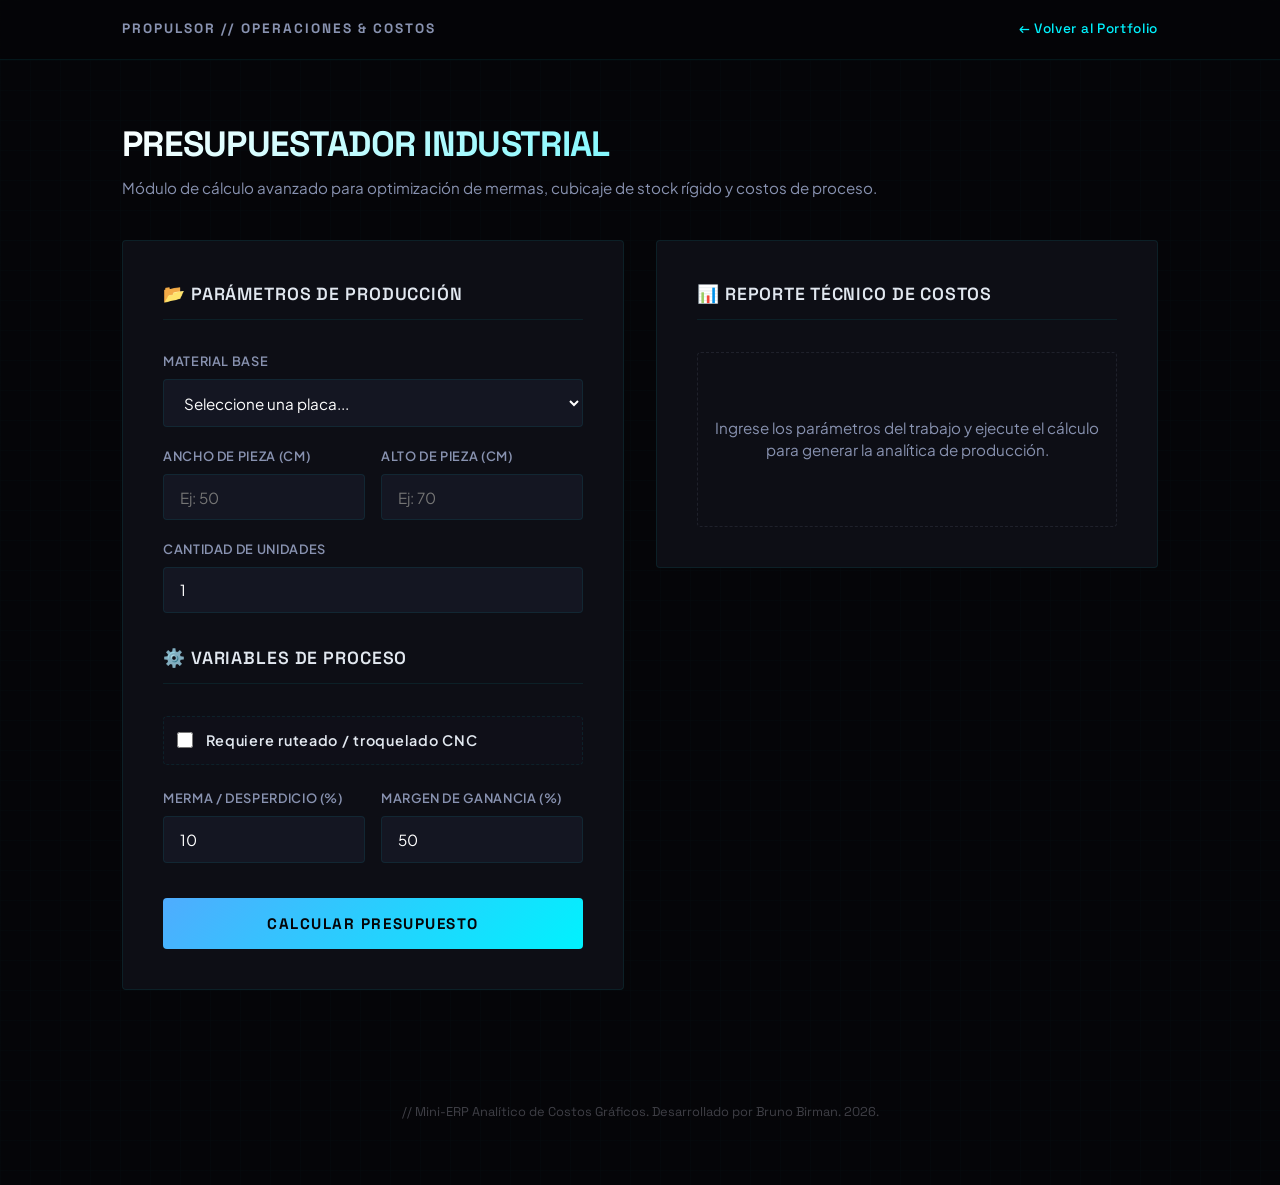
==== presupuestador-industrial/index.html @ 1812d820 "Add files via upload" ====
<!DOCTYPE html>
<html lang="es">
<head>
    <meta charset="UTF-8">
    <meta name="viewport" content="width=device-width, initial-scale=1.0">
    <title>Propulsor // Sistema de Costos Industriales</title>
    <link rel="stylesheet" href="styles.css">
</head>
<body>

    <header>
        <div class="nav-container">
            <span class="logo">PROPULSOR // OPERACIONES & COSTOS</span>
            <a href="C:\Users\Administrador\Desktop\Portfolo-Bruno\index.html" class="btn-volver">← Volver al Portfolio</a>
        </div>
    </header>

    <main class="contenedor-calculadora">
        <div class="titulo-seccion">
            <h1>PRESUPUESTADOR INDUSTRIAL</h1>
            <p>Módulo de cálculo avanzado para optimización de mermas, cubicaje de stock rígido y costos de proceso.</p>
        </div>

        <div class="panel-grilla">
            <!-- COLUMNA 1: FORMULARIO DE ENTRADA DE DATOS -->
            <section class="panel-entrada animate-fade-in">
                <h2>📂 Parámetros de Producción</h2>
                <form id="form-presupuesto">
                    
                    <!-- Selección de Material -->
                    <div class="grupo-control">
                        <label for="material">Material Base</label>
                        <select id="material" required>
                            <option value="" disabled selected>Seleccione una placa...</option>
                            <option value="pvc-3">Foam / PVC Espumado 3mm (Placa 1.22x2.44m)</option>
                            <option value="pvc-5">Foam / PVC Espumado 5mm (Placa 1.22x2.44m)</option>
                            <option value="alto-impacto">Alto Impacto 2mm (Placa 1.00x2.00m)</option>
                            <option value="mdf-5">MDF 5mm (Placa 1.83x2.60m)</option>
                            <option value="corrugado">Corrugado Plástico 4mm (Placa 1.00x1.20m)</option>
                        </select>
                    </div>

                    <!-- Dimensiones de la pieza -->
                    <div class="fila-controles">
                        <div class="grupo-control">
                            <label for="ancho">Ancho de Pieza (cm)</label>
                            <input type="number" id="ancho" min="1" placeholder="Ej: 50" required>
                        </div>
                        <div class="grupo-control">
                            <label for="alto">Alto de Pieza (cm)</label>
                            <input type="number" id="alto" min="1" placeholder="Ej: 70" required>
                        </div>
                    </div>

                    <!-- Cantidad de piezas -->
                    <div class="grupo-control">
                        <label for="cantidad">Cantidad de Unidades</label>
                        <input type="number" id="cantidad" min="1" value="1" required>
                    </div>

                    <h2 class="subtitulo-panel">⚙️ Variables de Proceso</h2>

                    <!-- Configuración del Router CNC / Corte -->
                    <div class="grupo-control check-box-container">
                        <input type="checkbox" id="requiere-cnc">
                        <label for="requiere-cnc">Requiere ruteado / troquelado CNC</label>
                    </div>

                    <!-- Desperdicio y Margen Comercial -->
                    <div class="fila-controles">
                        <div class="grupo-control">
                            <label for="merma">Merma / Desperdicio (%)</label>
                            <input type="number" id="merma" min="0" max="100" placeholder="10">
                        </div>
                        <div class="grupo-control">
                            <label for="margen">Margen de Ganancia (%)</label>
                            <input type="number" id="margen" min="0" placeholder="50" required>
                        </div>
                    </div>

                    <button type="submit" id="btn-calcular" class="btn-principal">Calcular Presupuesto</button>
                </form>
            </section>

            <!-- COLUMNA 2: DESGLOSE DE COSTOS Y PRECIO DE VENTA -->
            <section class="panel-resultados">
                <h2>📊 Reporte Técnico de Costos</h2>
                
                <div class="resultado-placeholder" id="placeholder-texto">
                    <p>Ingrese los parámetros del trabajo y ejecute el cálculo para generar la analítica de producción.</p>
                </div>

                <div class="desglose-contenido oculto" id="desglose-contenido">
                    
                    <div class="tarjeta-totales">
                        <div class="item-total">
                            <span>PRECIO DE VENTA SUGERIDO</span>
                            <span class="monto-total" id="res-precio-venta">$ 0.00</span>
                        </div>
                    </div>

                    <!-- NUEVO: Gráfico Analítico Visual con CSS Dinámico -->
                    <div class="contenedor-grafico">
                        <div class="grafico-torta" id="grafico-costos"></div>
                        <div class="grafico-leyenda">
                            <div class="leyenda-item"><span class="dot mat"></span> Material</div>
                            <div class="leyenda-item"><span class="dot tnt"></span> Tinta</div>
                            <div class="leyenda-item"><span class="dot cnc"></span> CNC</div>
                            <div class="leyenda-item"><span class="dot mrm"></span> Merma</div>
                        </div>
                    </div>

                    <div class="lista-metricas">
                        <div class="metrica-header">📐 Logística de Materiales</div>
                        <div class="metrica-item">
                            <span>Superficie Neta Req.:</span>
                            <strong id="res-superficie">0.000 m²</strong>
                        </div>
                        <div class="metrica-item">
                            <span>Cubicaje Estimado de Stock:</span>
                            <strong id="res-placas-reales" style="color: var(--color-acento);">0 Placas</strong>
                        </div>

                        <div class="metrica-header" style="margin-top: 1rem;">💰 Estructura de Costos Netos</div>
                        <div class="metrica-item">
                            <span>Costo Material Base:</span>
                            <span id="res-costo-material">$ 0.00</span>
                        </div>
                        <div class="metrica-item">
                            <span>Costo de Impresión (Tinta):</span>
                            <span id="res-costo-tinta">$ 0.00</span>
                        </div>
                        <div class="metrica-item">
                            <span>Procesamiento Router CNC:</span>
                            <span id="res-costo-cnc">$ 0.00</span>
                        </div>
                        <div class="metrica-item decorado-alerta">
                            <span>Impacto Financiero Merma:</span>
                            <span id="res-impacto-merma">$ 0.00</span>
                        </div>
                        <div class="metrica-item linea-divisoria">
                            <strong>COSTO TOTAL DE OPERACIÓN:</strong>
                            <strong id="res-costo-produccion">$ 0.00</strong>
                        </div>
                    </div>

                    <div class="alerta-industrial">
                        <p>⚠️ <strong>Lógica Comercial de Mermas:</strong> El porcentaje de desperdicio físico impacta directamente sobre el costo original, absorbiendo las mermas operativas antes de aplicar la tasa de margen neto.</p>
                    </div>

                    <!-- Botones de Acción Avanzada -->
                    <div class="fila-botones-accion">
                        <button type="button" id="btn-exportar" class="btn-secundario">📋 Copiar Cotización</button>
                        <button type="button" id="btn-limpiar" class="btn-limpiar">🔄 Reiniciar</button>
                    </div>

                </div>
            </section>
        </div>
    </main>

    <footer>
        <p>// Mini-ERP Analítico de Costos Gráficos. Desarrollado por Bruno Birman. 2026.</p>
    </footer>

    <script src="script.js"></script>
</body>
</html>
---- presupuestador-industrial/styles.css ----
/* ==========================================================================
   1. CONFIGURACIÓN Y VARIABLES INDUSTRIALES
   ========================================================================== */
@import url('https://fonts.googleapis.com/css2?family=Space+Grotesk:wght@400;500;600;700&family=Plus+Jakarta+Sans:wght@400;500;600;700&display=swap');

:root {
    --bg-principal: #050508;    
    --bg-paneles: #0d0e15;     
    --bg-inputs: #141622;
    --texto-blanco: #ffffff;    
    --texto-gris: #8892b0;      
    --color-acento: #00f2fe;    
    --color-alerta: #ff0055;    
    --color-exito: #00ff66;     
    --color-tinta: #fbc2eb;     /* Color representativo para tinta en gráfico */
    --borde: rgba(0, 242, 254, 0.08);
    --borde-foco: rgba(0, 242, 254, 0.4);
    
    --font-titulos: 'Space Grotesk', sans-serif;
    --font-cuerpo: 'Plus Jakarta Sans', sans-serif;
}

/* ==========================================================================
   2. ESTRUCTURA BASE Y PLANO TÉCNICO
   ========================================================================== */
* {
    margin: 0;
    padding: 0;
    box-sizing: border-box;
}

body {
    background-color: var(--bg-principal);
    background-image: 
        linear-gradient(rgba(0, 242, 254, 0.01) 1px, transparent 1px),
        linear-gradient(90deg, rgba(0, 242, 254, 0.01) 1px, transparent 1px);
    background-size: 30px 30px;
    color: var(--texto-blanco);
    font-family: var(--font-cuerpo);
    line-height: 1.5;
    padding-top: 70px;
}

header {
    background-color: rgba(5, 5, 8, 0.85);
    backdrop-filter: blur(12px);
    -webkit-backdrop-filter: blur(12px);
    position: fixed;
    top: 0;
    width: 100%;
    border-bottom: 1px solid var(--borde);
    z-index: 1000;
}

.nav-container {
    max-width: 1100px;
    margin: 0 auto;
    padding: 1.2rem 2rem;
    display: flex;
    justify-content: space-between;
    align-items: center;
}

.logo {
    font-family: var(--font-titulos);
    font-size: 0.85rem;
    font-weight: 700;
    letter-spacing: 0.15em;
    color: var(--texto-gris);
}

.btn-volver {
    color: var(--color-acento);
    font-family: var(--font-titulos);
    text-decoration: none;
    font-size: 0.85rem;
    font-weight: 500;
    letter-spacing: 0.05em;
    transition: all 0.3s ease;
}

.btn-volver:hover {
    text-shadow: 0 0 8px rgba(0, 242, 254, 0.6);
}

/* ==========================================================================
   3. DISPOSICIÓN EN GRILLA (LAYOUT)
   ========================================================================== */
.contenedor-calculadora {
    max-width: 1100px;
    margin: 3rem auto;
    padding: 0 2rem;
}

.titulo-seccion {
    margin-bottom: 2.5rem;
}

.titulo-seccion h1 {
    font-family: var(--font-titulos);
    font-size: 2.2rem;
    font-weight: 700;
    letter-spacing: -0.02em;
    background: linear-gradient(135deg, #ffffff, var(--color-acento));
    -webkit-background-clip: text;
    -webkit-text-fill-color: transparent;
}

.titulo-seccion p {
    color: var(--texto-gris);
    font-size: 0.95rem;
    margin-top: 0.4rem;
}

.panel-grilla {
    display: grid;
    grid-template-columns: 1fr 1fr;
    gap: 2rem;
    align-items: start;
}

section {
    background-color: var(--bg-paneles);
    border: 1px solid var(--borde);
    border-radius: 4px;
    padding: 2.5rem;
}

section h2 {
    font-family: var(--font-titulos);
    font-size: 1.1rem;
    font-weight: 600;
    letter-spacing: 0.05em;
    text-transform: uppercase;
    color: #e2e8f0;
    margin-bottom: 2rem;
    border-bottom: 1px solid var(--borde);
    padding-bottom: 0.7rem;
}

.subtitulo-panel {
    margin-top: 2rem;
}

/* ==========================================================================
   4. FORMULARIOS E INPUTS
   ========================================================================== */
.grupo-control {
    display: flex;
    flex-direction: column;
    gap: 0.5rem;
    margin-bottom: 1.2rem;
}

.fila-controles {
    display: grid;
    grid-template-columns: 1fr 1fr;
    gap: 1rem;
}

label {
    font-size: 0.8rem;
    font-weight: 600;
    text-transform: uppercase;
    letter-spacing: 0.05em;
    color: var(--texto-gris);
}

input[type="number"], select {
    background-color: var(--bg-inputs);
    border: 1px solid var(--borde);
    border-radius: 4px;
    padding: 0.8rem 1rem;
    color: var(--texto-blanco);
    font-family: var(--font-cuerpo);
    font-size: 0.95rem;
    transition: all 0.3s ease;
    width: 100%;
}

input[type="number"]:focus, select:focus {
    outline: none;
    border-color: var(--borde-foco);
    box-shadow: 0 0 10px rgba(0, 242, 254, 0.1);
}

.check-box-container {
    flex-direction: row;
    align-items: center;
    gap: 0.8rem;
    background-color: rgba(20, 22, 34, 0.3);
    padding: 0.8rem;
    border: 1px dashed var(--borde);
    border-radius: 4px;
    margin-bottom: 1.5rem;
    cursor: pointer;
}

.check-box-container input[type="checkbox"] {
    accent-color: var(--color-acento);
    width: 16px;
    height: 16px;
    cursor: pointer;
}

.check-box-container label {
    cursor: pointer;
    text-transform: none;
    font-size: 0.9rem;
    color: #e2e8f0;
}

.btn-principal {
    width: 100%;
    background: linear-gradient(135deg, #4facfe, var(--color-acento));
    color: var(--bg-principal);
    border: none;
    padding: 1rem;
    font-family: var(--font-titulos);
    font-weight: 700;
    font-size: 0.95rem;
    text-transform: uppercase;
    letter-spacing: 0.1em;
    border-radius: 4px;
    cursor: pointer;
    transition: all 0.3s ease;
    margin-top: 1rem;
}

.btn-principal:hover {
    transform: translateY(-1px);
    box-shadow: 0 0 20px rgba(0, 242, 254, 0.4);
}

/* ==========================================================================
   5. REPORTES ANALÍTICOS Y GRÁFICOS (DINÁMICOS)
   ========================================================================== */
.resultado-placeholder {
    text-align: center;
    color: var(--texto-gris);
    font-size: 0.95rem;
    padding: 4rem 1rem;
    border: 1px dashed rgba(136, 146, 176, 0.15);
    border-radius: 4px;
}

.tarjeta-totales {
    background: linear-gradient(135deg, rgba(0, 255, 102, 0.02), rgba(0, 242, 254, 0.02));
    border: 1px solid rgba(0, 255, 102, 0.15);
    padding: 1.5rem;
    border-radius: 4px;
    margin-bottom: 1.5rem;
}

.item-total {
    display: flex;
    flex-direction: column;
    align-items: center;
    gap: 0.3rem;
}

.item-total span:first-child {
    font-family: var(--font-titulos);
    font-size: 0.75rem;
    letter-spacing: 0.15em;
    color: var(--texto-gris);
}

.monto-total {
    font-family: var(--font-titulos);
    font-size: 2.5rem;
    font-weight: 700;
    color: var(--color-exito);
    text-shadow: 0 0 15px rgba(0, 255, 102, 0.25);
}

/* Estilos del Gráfico Conic-Gradient */
.contenedor-grafico {
    display: flex;
    align-items: center;
    justify-content: space-around;
    background-color: rgba(20, 22, 34, 0.2);
    border: 1px solid var(--borde);
    padding: 1.2rem;
    border-radius: 4px;
    margin-bottom: 1.5rem;
}

.grafico-torta {
    width: 100px;
    height: 100px;
    border-radius: 50%;
    /* Inyectado dinámicamente por JS con --p1, --p2, etc. */
    background: conic-gradient(
        var(--color-acento) 0% var(--p1),
        var(--color-tinta) var(--p1) var(--p2),
        var(--color-alerta) var(--p2) var(--p3),
        #71717a var(--p3) 100%
    );
    transition: all 0.5s ease;
}

.grafico-leyenda {
    display: grid;
    grid-template-columns: 1fr 1fr;
    gap: 0.5rem 1rem;
}

.leyenda-item {
    font-size: 0.8rem;
    color: var(--texto-gris);
    display: flex;
    align-items: center;
    gap: 0.4rem;
}

.dot {
    width: 8px;
    height: 8px;
    border-radius: 50%;
    display: inline-block;
}
.dot.mat { background-color: var(--color-acento); }
.dot.tnt { background-color: var(--color-tinta); }
.dot.cnc { background-color: #71717a; }
.dot.mrm { background-color: var(--color-alerta); }

/* Listado de Métricas */
.metrica-header {
    font-family: var(--font-titulos);
    font-size: 0.75rem;
    font-weight: 700;
    letter-spacing: 0.08em;
    color: var(--texto-gris);
    text-transform: uppercase;
    border-left: 2px solid var(--color-acento);
    padding-left: 0.5rem;
    margin-bottom: 0.6rem;
}

.lista-metricas {
    display: flex;
    flex-direction: column;
    gap: 0.8rem;
}

.metrica-item {
    display: flex;
    justify-content: space-between;
    align-items: center;
    font-size: 0.9rem;
    color: #e2e8f0;
    padding-bottom: 0.4rem;
    border-bottom: 1px solid rgba(255, 255, 255, 0.02);
}

.metrica-item span {
    color: var(--texto-gris);
}

.decorado-alerta span:first-child, .decorado-alerta span:last-child {
    color: var(--color-alerta);
}

.linea-divisoria {
    border-top: 1px solid var(--borde);
    border-bottom: none;
    padding-top: 0.8rem;
    margin-top: 0.4rem;
}

.linea-divisoria strong {
    font-family: var(--font-titulos);
    font-size: 1rem;
}

.alerta-industrial {
    margin-top: 1.5rem;
    background-color: rgba(255, 0, 85, 0.01);
    border-left: 3px solid var(--color-alerta);
    padding: 0.8rem;
    border-radius: 0 4px 4px 0;
}

.alerta-industrial p {
    font-size: 0.78rem;
    color: var(--texto-gris);
    line-height: 1.4;
}

/* Botones de acción avanzados */
.fila-botones-accion {
    display: grid;
    grid-template-columns: 2fr 1fr;
    gap: 1rem;
    margin-top: 1.5rem;
}

.btn-secundario {
    background: transparent;
    border: 1px solid var(--color-acento);
    color: var(--color-acento);
    padding: 0.8rem;
    font-family: var(--font-titulos);
    font-weight: 600;
    font-size: 0.85rem;
    text-transform: uppercase;
    letter-spacing: 0.05em;
    border-radius: 4px;
    cursor: pointer;
    transition: all 0.3s ease;
}

.btn-secundario:hover {
    background-color: rgba(0, 242, 254, 0.04);
    box-shadow: 0 0 12px rgba(0, 242, 254, 0.15);
}

.btn-limpiar {
    background: transparent;
    border: 1px solid var(--texto-gris);
    color: var(--texto-gris);
    padding: 0.8rem;
    font-family: var(--font-titulos);
    font-weight: 600;
    font-size: 0.85rem;
    text-transform: uppercase;
    border-radius: 4px;
    cursor: pointer;
    transition: all 0.3s ease;
}

.btn-limpiar:hover {
    border-color: var(--color-alerta);
    color: var(--color-alerta);
    background-color: rgba(255, 0, 85, 0.03);
}

/* ==========================================================================
   6. ANIMACIONES Y CONTROL DE ESTADO
   ========================================================================== */
.oculto { display: none !important; }

.animate-fade-in {
    animation: fadeIn 0.4s ease forwards;
}

@keyframes fadeIn {
    from { opacity: 0; transform: translateY(6px); }
    to { opacity: 1; transform: translateY(0); }
}

footer {
    text-align: center;
    padding: 4rem 2rem;
    color: #3f3f46;
    font-family: var(--font-titulos);
    font-size: 0.8rem;
}

@media (max-width: 850px) {
    .panel-grilla { grid-template-columns: 1fr; }
    .titulo-seccion h1 { font-size: 1.8rem; }
    section { padding: 1.8rem; }
}
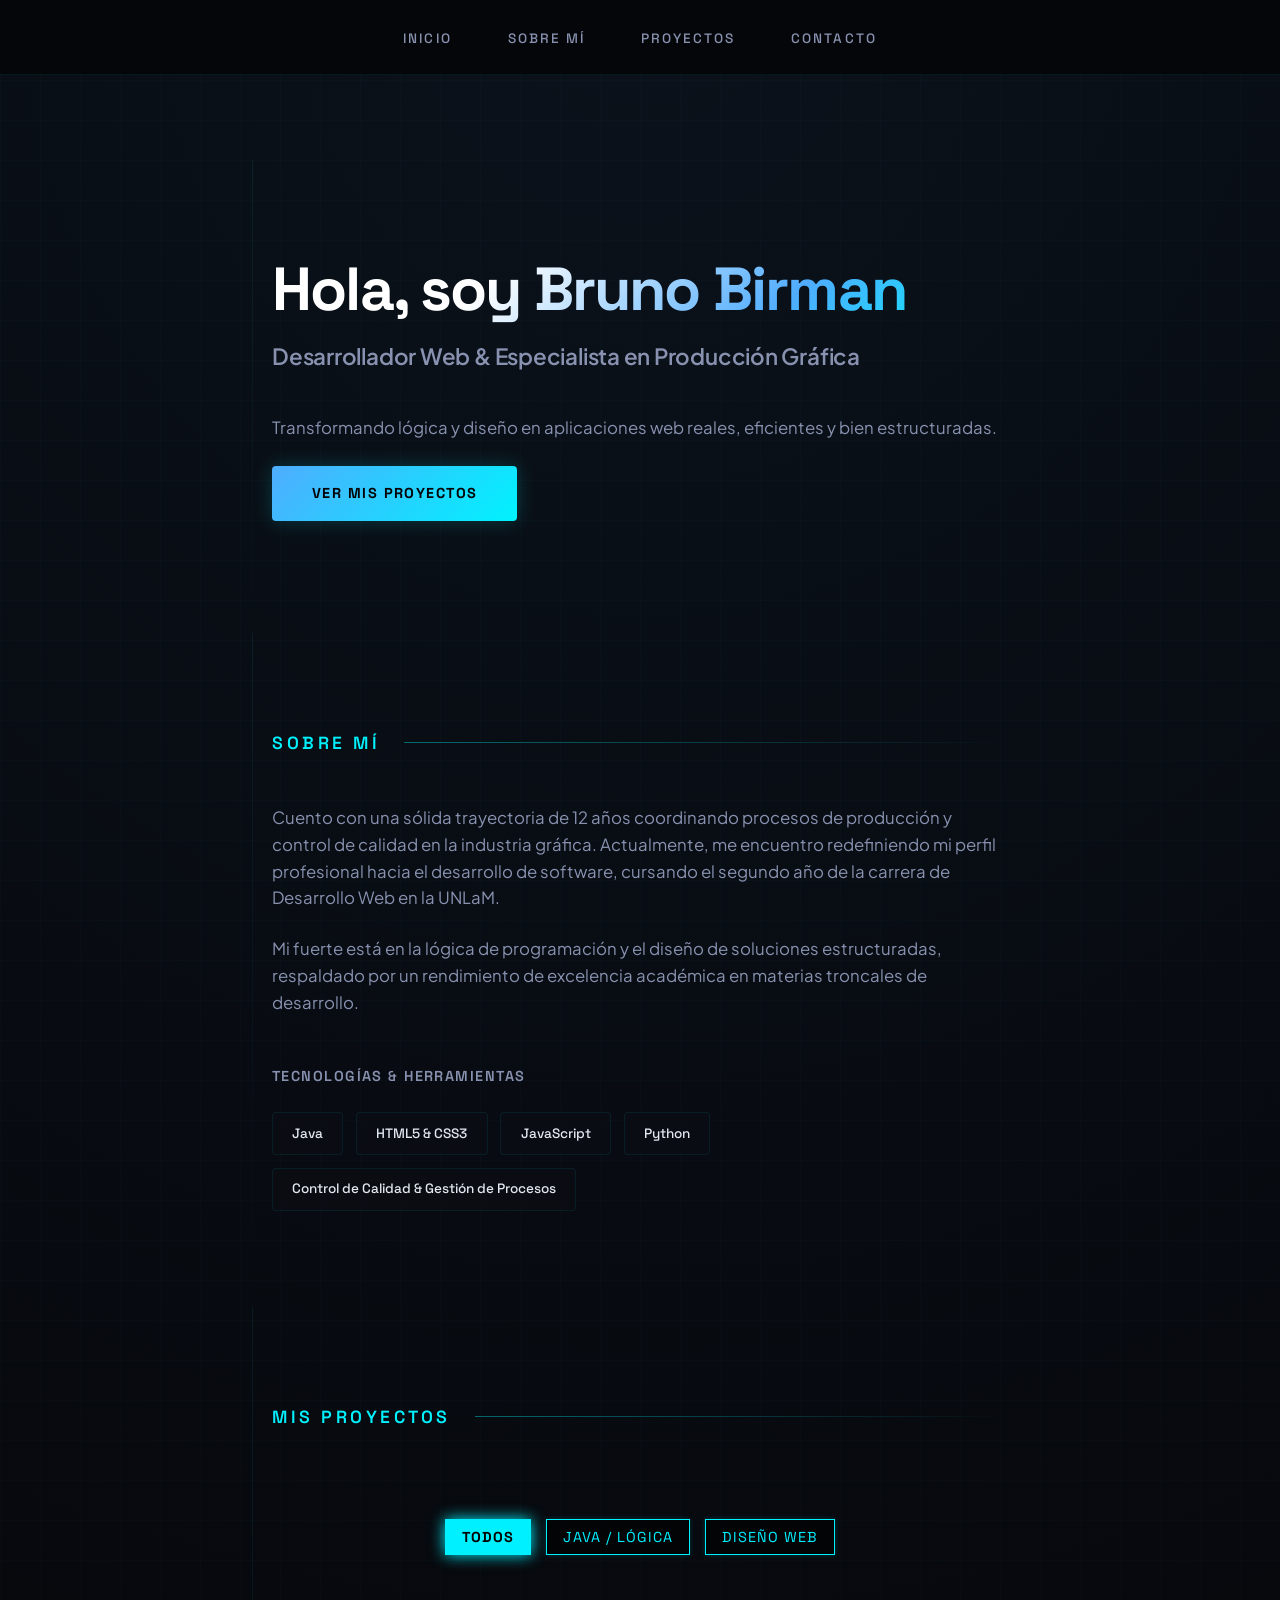
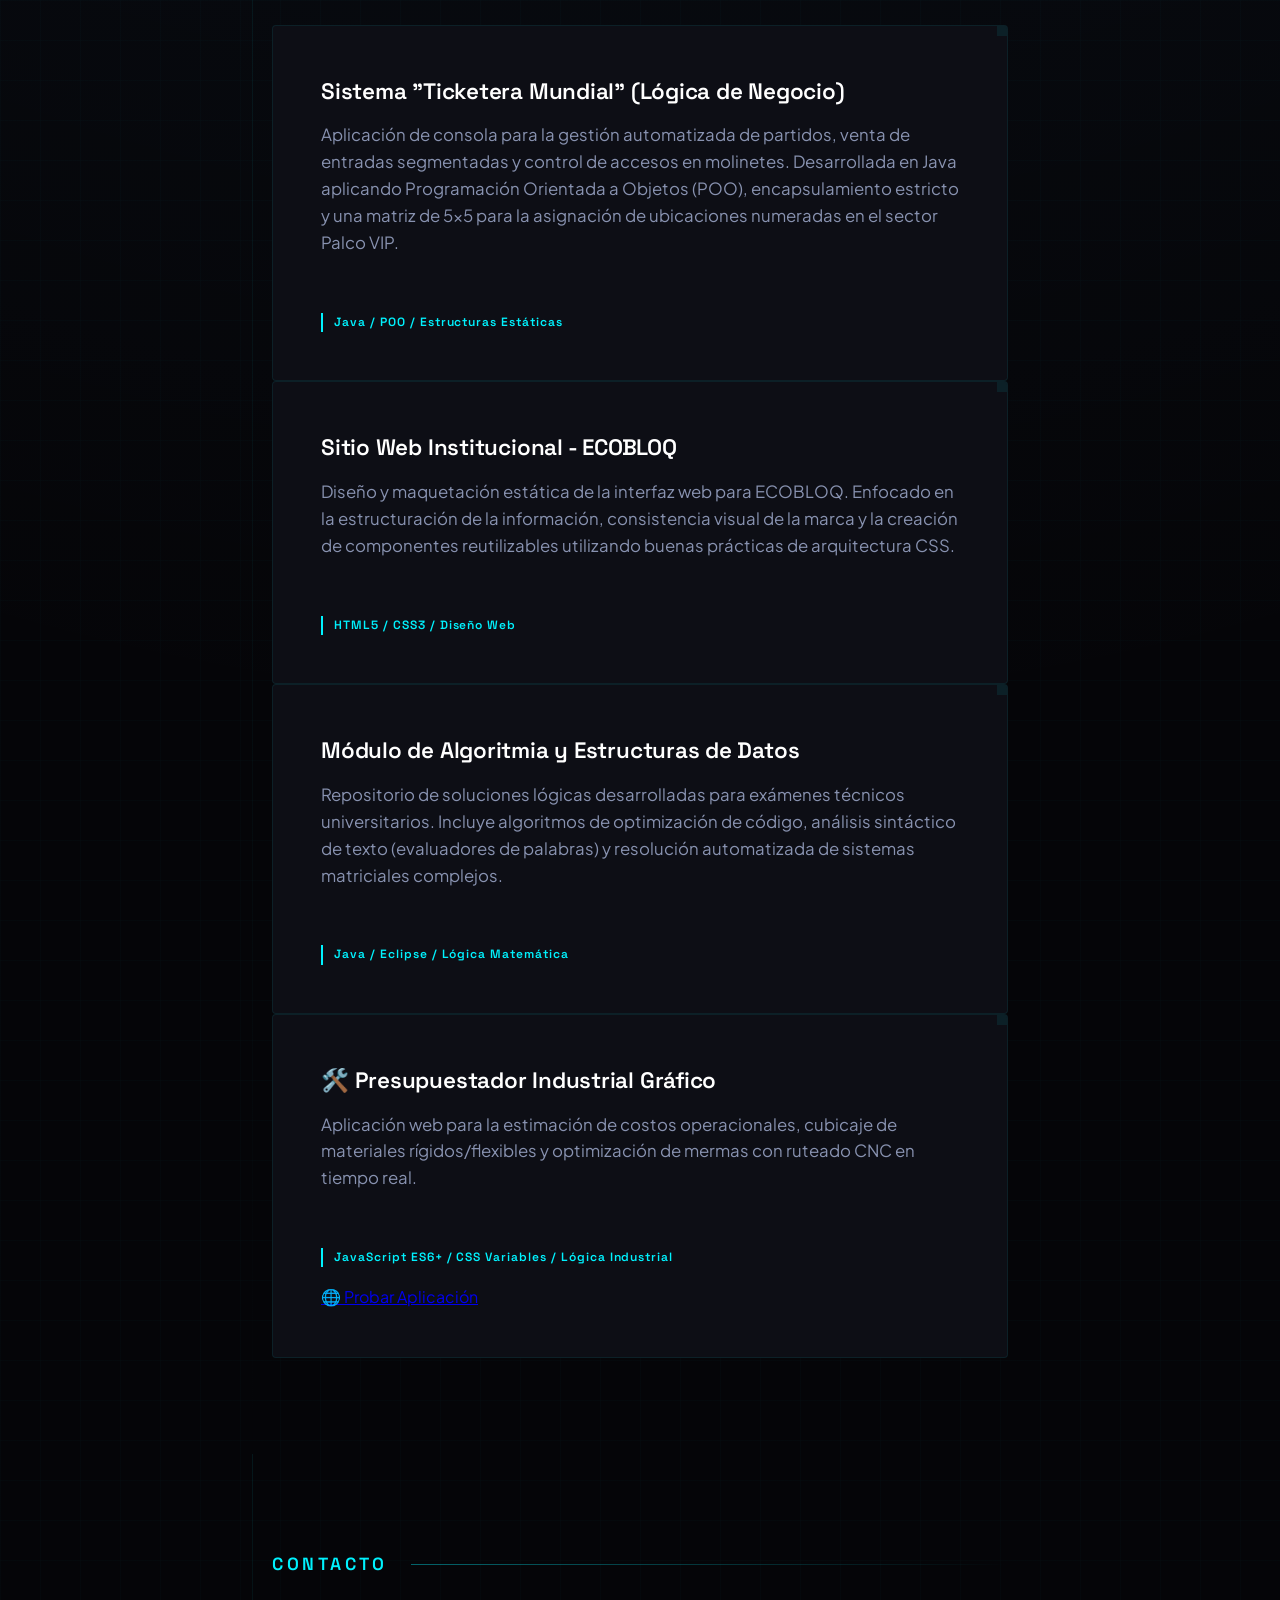
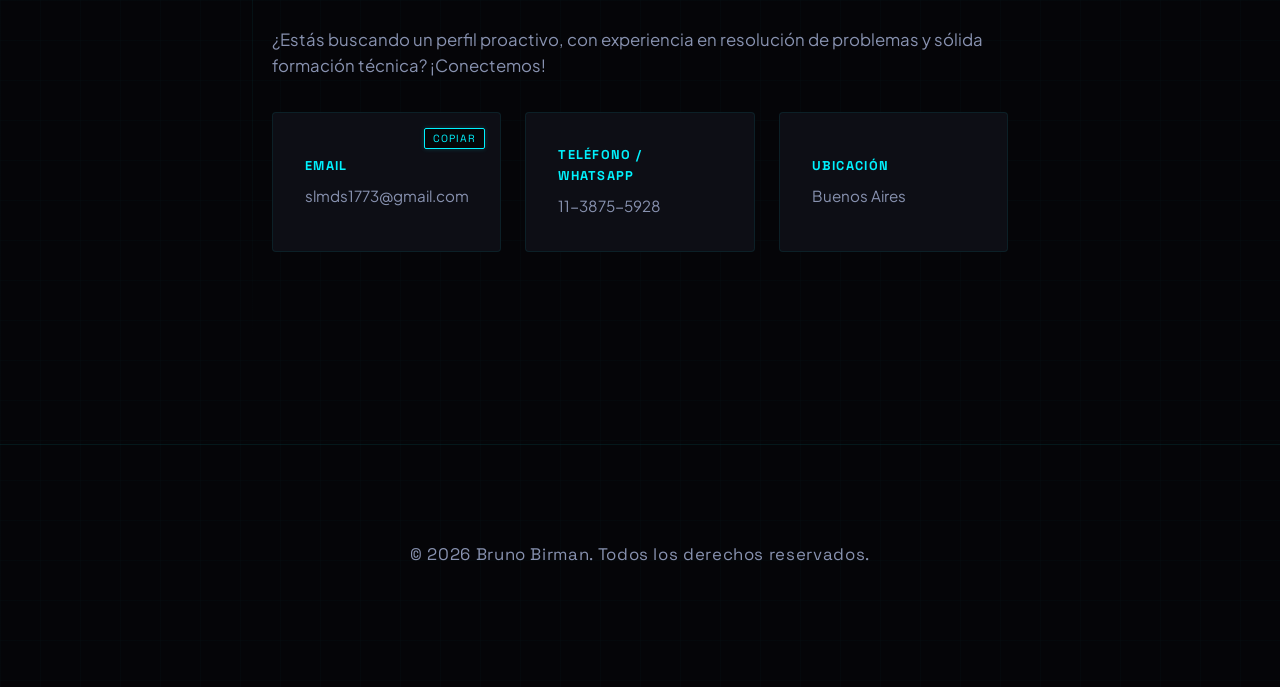
==== commit c3d063eb: "Add files via upload" ====
--- a/presupuestador-industrial/index.html
+++ b/presupuestador-industrial/index.html
@@ -3,166 +3,126 @@
 <head>
     <meta charset="UTF-8">
     <meta name="viewport" content="width=device-width, initial-scale=1.0">
-    <title>Propulsor // Sistema de Costos Industriales</title>
+    <title>Bruno Birman | Desarrollador Web & Especialista Gráfico</title>
     <link rel="stylesheet" href="styles.css">
 </head>
 <body>
 
+    <!-- CABECERA Y NAVEGACIÓN -->
     <header>
-        <div class="nav-container">
-            <span class="logo">PROPULSOR // OPERACIONES & COSTOS</span>
-            <a href="C:\Users\Administrador\Desktop\Portfolo-Bruno\index.html" class="btn-volver">← Volver al Portfolio</a>
-        </div>
+        <nav>
+            <ul>
+                <li><a href="#inicio">Inicio</a></li>
+                <li><a href="#sobre-mi">Sobre Mí</a></li>
+                <li><a href="#proyectos">Proyectos</a></li>
+                <li><a href="#contacto">Contacto</a></li>
+            </ul>
+        </nav>
     </header>
 
-    <main class="contenedor-calculadora">
-        <div class="titulo-seccion">
-            <h1>PRESUPUESTADOR INDUSTRIAL</h1>
-            <p>Módulo de cálculo avanzado para optimización de mermas, cubicaje de stock rígido y costos de proceso.</p>
-        </div>
+    <main>
+        <!-- SECCIÓN 1: HERO / PRESENTACIÓN -->
+        <section id="inicio">
+            <h1>Hola, soy Bruno Birman</h1>
+            <h2>Desarrollador Web & Especialista en Producción Gráfica</h2>
+            <p>Transformando lógica y diseño en aplicaciones web reales, eficientes y bien estructuradas.</p>
+            <a href="#proyectos">Ver mis proyectos</a>
+        </section>
 
-        <div class="panel-grilla">
-            <!-- COLUMNA 1: FORMULARIO DE ENTRADA DE DATOS -->
-            <section class="panel-entrada animate-fade-in">
-                <h2>📂 Parámetros de Producción</h2>
-                <form id="form-presupuesto">
-                    
-                    <!-- Selección de Material -->
-                    <div class="grupo-control">
-                        <label for="material">Material Base</label>
-                        <select id="material" required>
-                            <option value="" disabled selected>Seleccione una placa...</option>
-                            <option value="pvc-3">Foam / PVC Espumado 3mm (Placa 1.22x2.44m)</option>
-                            <option value="pvc-5">Foam / PVC Espumado 5mm (Placa 1.22x2.44m)</option>
-                            <option value="alto-impacto">Alto Impacto 2mm (Placa 1.00x2.00m)</option>
-                            <option value="mdf-5">MDF 5mm (Placa 1.83x2.60m)</option>
-                            <option value="corrugado">Corrugado Plástico 4mm (Placa 1.00x1.20m)</option>
-                        </select>
+        <!-- SECCIÓN 2: SOBRE MÍ -->
+        <section id="sobre-mi">
+            <h2>Sobre Mí</h2>
+            <p>Cuento con una sólida trayectoria de 12 años coordinando procesos de producción y control de calidad en la industria gráfica. Actualmente, me encuentro redefiniendo mi perfil profesional hacia el desarrollo de software, cursando el segundo año de la carrera de Desarrollo Web en la UNLaM.</p>
+            <p>Mi fuerte está en la lógica de programación y el diseño de soluciones estructuradas, respaldado por un rendimiento de excelencia académica en materias troncales de desarrollo.</p>
+            
+            <h3>Tecnologías & Herramientas</h3>
+            <ul>
+                <li>Java</li>
+                <li>HTML5 & CSS3</li>
+                <li>JavaScript</li>
+                <li>Python</li>
+                <li>Control de Calidad & Gestión de Procesos</li>
+            </ul>
+        </section>
+
+        <!-- SECCIÓN 3: PROYECTOS -->
+        <section id="proyectos">
+            <h2>Mis Proyectos</h2>
+            
+            <!-- Botones de Filtro Dinámico -->
+            <div class="filtros-container">
+                <button class="btn-filtro active" data-categoria="todos">Todos</button>
+                <button class="btn-filtro" data-categoria="java">Java / Lógica</button>
+                <button class="btn-filtro" data-categoria="diseno">Diseño Web</button>
+            </div>
+            
+            <div class="proyectos-grid">
+                <!-- Proyecto 1: La Ticketera (Java) -->
+                <article data-categoria="java">
+                    <h3>Sistema "Ticketera Mundial" (Lógica de Negocio)</h3>
+                    <p>Aplicación de consola para la gestión automatizada de partidos, venta de entradas segmentadas y control de accesos en molinetes. Desarrollada en Java aplicando Programación Orientada a Objetos (POO), encapsulamiento estricto y una matriz de 5x5 para la asignación de ubicaciones numeradas en el sector Palco VIP.</p>
+                    <span>Java / POO / Estructuras Estáticas</span>
+                </article>
+
+                <!-- Proyecto 2: ECOBLOQ (Frontend) -->
+                <article data-categoria="diseno">
+                    <h3>Sitio Web Institucional - ECOBLOQ</h3>
+                    <p>Diseño y maquetación estática de la interfaz web para ECOBLOQ. Enfocado en la estructuración de la información, consistencia visual de la marca y la creación de componentes reutilizables utilizando buenas prácticas de arquitectura CSS.</p>
+                    <span>HTML5 / CSS3 / Diseño Web</span>
+                </article>
+
+                <!-- Proyecto 3: Algoritmia Académica (Ciencia de la Computación) -->
+                <article data-categoria="java">
+                    <h3>Módulo de Algoritmia y Estructuras de Datos</h3>
+                    <p>Repositorio de soluciones lógicas desarrolladas para exámenes técnicos universitarios. Incluye algoritmos de optimización de código, análisis sintáctico de texto (evaluadores de palabras) y resolución automatizada de sistemas matriciales complejos.</p>
+                    <span>Java / Eclipse / Lógica Matemática</span>
+                </article>
+
+                 <!-- Proyecto 4: Presupuestador Industrial -->
+                <article data-categoria="diseno">
+                    <h3>🛠️ Presupuestador Industrial Gráfico</h3>
+                    <p>Aplicación web para la estimación de costos operacionales, cubicaje de materiales rígidos/flexibles y optimización de mermas con ruteado CNC en tiempo real.</p>
+                    <span>JavaScript ES6+ / CSS Variables / Lógica Industrial</span>
+                    <div style="margin-top: 1rem; display: flex; gap: 10px;">
+                     <a href="C:\Users\Administrador\Desktop\Portfolo-Bruno\presupuestador-industrial\index.html" class="btn-cta">🌐 Probar Aplicación</a>
+                </article>
+            </div>
+        </section>
+
+        <!-- SECCIÓN 4: CONTACTO -->
+        <section id="contacto">
+            <h2>Contacto</h2>
+            <p>¿Estás buscando un perfil proactivo, con experiencia en resolución de problemas y sólida formación técnica? ¡Conectemos!</p>
+            <ul>
+                <li>
+                    <div class="contacto-email-box">
+                        <strong>Email</strong>
+                        <span id="email-texto">slmds1773@gmail.com</span>
+                        <button id="btn-copiar" class="btn-cyber-mini">Copiar</button>
                     </div>
-
-                    <!-- Dimensiones de la pieza -->
-                    <div class="fila-controles">
-                        <div class="grupo-control">
-                            <label for="ancho">Ancho de Pieza (cm)</label>
-                            <input type="number" id="ancho" min="1" placeholder="Ej: 50" required>
-                        </div>
-                        <div class="grupo-control">
-                            <label for="alto">Alto de Pieza (cm)</label>
-                            <input type="number" id="alto" min="1" placeholder="Ej: 70" required>
-                        </div>
+                </li>
+                <li>
+                    <a href="https://wa.me/5491138755928" target="_blank" rel="noopener noreferrer">
+                        <strong>Teléfono / WhatsApp</strong>
+                        11-3875-5928
+                    </a>
+                </li>
+                <li>
+                    <div>
+                        <strong>Ubicación</strong>
+                        Buenos Aires
                     </div>
-
-                    <!-- Cantidad de piezas -->
-                    <div class="grupo-control">
-                        <label for="cantidad">Cantidad de Unidades</label>
-                        <input type="number" id="cantidad" min="1" value="1" required>
-                    </div>
-
-                    <h2 class="subtitulo-panel">⚙️ Variables de Proceso</h2>
-
-                    <!-- Configuración del Router CNC / Corte -->
-                    <div class="grupo-control check-box-container">
-                        <input type="checkbox" id="requiere-cnc">
-                        <label for="requiere-cnc">Requiere ruteado / troquelado CNC</label>
-                    </div>
-
-                    <!-- Desperdicio y Margen Comercial -->
-                    <div class="fila-controles">
-                        <div class="grupo-control">
-                            <label for="merma">Merma / Desperdicio (%)</label>
-                            <input type="number" id="merma" min="0" max="100" placeholder="10">
-                        </div>
-                        <div class="grupo-control">
-                            <label for="margen">Margen de Ganancia (%)</label>
-                            <input type="number" id="margen" min="0" placeholder="50" required>
-                        </div>
-                    </div>
-
-                    <button type="submit" id="btn-calcular" class="btn-principal">Calcular Presupuesto</button>
-                </form>
-            </section>
-
-            <!-- COLUMNA 2: DESGLOSE DE COSTOS Y PRECIO DE VENTA -->
-            <section class="panel-resultados">
-                <h2>📊 Reporte Técnico de Costos</h2>
-                
-                <div class="resultado-placeholder" id="placeholder-texto">
-                    <p>Ingrese los parámetros del trabajo y ejecute el cálculo para generar la analítica de producción.</p>
-                </div>
-
-                <div class="desglose-contenido oculto" id="desglose-contenido">
-                    
-                    <div class="tarjeta-totales">
-                        <div class="item-total">
-                            <span>PRECIO DE VENTA SUGERIDO</span>
-                            <span class="monto-total" id="res-precio-venta">$ 0.00</span>
-                        </div>
-                    </div>
-
-                    <!-- NUEVO: Gráfico Analítico Visual con CSS Dinámico -->
-                    <div class="contenedor-grafico">
-                        <div class="grafico-torta" id="grafico-costos"></div>
-                        <div class="grafico-leyenda">
-                            <div class="leyenda-item"><span class="dot mat"></span> Material</div>
-                            <div class="leyenda-item"><span class="dot tnt"></span> Tinta</div>
-                            <div class="leyenda-item"><span class="dot cnc"></span> CNC</div>
-                            <div class="leyenda-item"><span class="dot mrm"></span> Merma</div>
-                        </div>
-                    </div>
-
-                    <div class="lista-metricas">
-                        <div class="metrica-header">📐 Logística de Materiales</div>
-                        <div class="metrica-item">
-                            <span>Superficie Neta Req.:</span>
-                            <strong id="res-superficie">0.000 m²</strong>
-                        </div>
-                        <div class="metrica-item">
-                            <span>Cubicaje Estimado de Stock:</span>
-                            <strong id="res-placas-reales" style="color: var(--color-acento);">0 Placas</strong>
-                        </div>
-
-                        <div class="metrica-header" style="margin-top: 1rem;">💰 Estructura de Costos Netos</div>
-                        <div class="metrica-item">
-                            <span>Costo Material Base:</span>
-                            <span id="res-costo-material">$ 0.00</span>
-                        </div>
-                        <div class="metrica-item">
-                            <span>Costo de Impresión (Tinta):</span>
-                            <span id="res-costo-tinta">$ 0.00</span>
-                        </div>
-                        <div class="metrica-item">
-                            <span>Procesamiento Router CNC:</span>
-                            <span id="res-costo-cnc">$ 0.00</span>
-                        </div>
-                        <div class="metrica-item decorado-alerta">
-                            <span>Impacto Financiero Merma:</span>
-                            <span id="res-impacto-merma">$ 0.00</span>
-                        </div>
-                        <div class="metrica-item linea-divisoria">
-                            <strong>COSTO TOTAL DE OPERACIÓN:</strong>
-                            <strong id="res-costo-produccion">$ 0.00</strong>
-                        </div>
-                    </div>
-
-                    <div class="alerta-industrial">
-                        <p>⚠️ <strong>Lógica Comercial de Mermas:</strong> El porcentaje de desperdicio físico impacta directamente sobre el costo original, absorbiendo las mermas operativas antes de aplicar la tasa de margen neto.</p>
-                    </div>
-
-                    <!-- Botones de Acción Avanzada -->
-                    <div class="fila-botones-accion">
-                        <button type="button" id="btn-exportar" class="btn-secundario">📋 Copiar Cotización</button>
-                        <button type="button" id="btn-limpiar" class="btn-limpiar">🔄 Reiniciar</button>
-                    </div>
-
-                </div>
-            </section>
-        </div>
+                </li>
+            </ul>
+        </section>
     </main>
 
+    <!-- PIE DE PÁGINA -->
     <footer>
-        <p>// Mini-ERP Analítico de Costos Gráficos. Desarrollado por Bruno Birman. 2026.</p>
+        <p>&copy; 2026 Bruno Birman. Todos los derechos reservados.</p>
     </footer>
 
+    <!-- CONEXIÓN DEL SCRIPT -->
     <script src="script.js"></script>
 </body>
 </html>
--- a/presupuestador-industrial/styles.css
+++ b/presupuestador-industrial/styles.css
@@ -1,50 +1,55 @@
 /* ==========================================================================
-   1. CONFIGURACIÓN Y VARIABLES INDUSTRIALES
-   ========================================================================== */
-@import url('https://fonts.googleapis.com/css2?family=Space+Grotesk:wght@400;500;600;700&family=Plus+Jakarta+Sans:wght@400;500;600;700&display=swap');
+   1. VARIABLES DE DISEÑO AVANZADAS Y FUENTE TECNOLÓGICA
+   ========================================================================== */
+@import url('https://fonts.googleapis.com/css2?family=Space+Grotesk:wght@300;400;500;600;700&family=Plus+Jakarta+Sans:wght@400;500;600;700&display=swap');
 
 :root {
     --bg-principal: #050508;    
-    --bg-paneles: #0d0e15;     
-    --bg-inputs: #141622;
+    --bg-tarjetas: #0d0e15;     
     --texto-blanco: #ffffff;    
     --texto-gris: #8892b0;      
-    --color-acento: #00f2fe;    
-    --color-alerta: #ff0055;    
-    --color-exito: #00ff66;     
-    --color-tinta: #fbc2eb;     /* Color representativo para tinta en gráfico */
+    --color-acento: #00f2fe;    /* Cian Eléctrico */
+    --color-secundario: #4facfe; /* Azul Tecnológico */
     --borde: rgba(0, 242, 254, 0.08);
-    --borde-foco: rgba(0, 242, 254, 0.4);
+    --borde-hover: rgba(0, 242, 254, 0.4);
+    --glow: rgba(0, 242, 254, 0.15);
     
     --font-titulos: 'Space Grotesk', sans-serif;
     --font-cuerpo: 'Plus Jakarta Sans', sans-serif;
-}
-
-/* ==========================================================================
-   2. ESTRUCTURA BASE Y PLANO TÉCNICO
+    --transition-sharp: all 0.3s cubic-bezier(0.25, 0.46, 0.45, 0.94);
+}
+
+/* ==========================================================================
+   2. RESETEO Y ESTRUCTURA DE FONDO (PLANOS TÉCNICOS)
    ========================================================================== */
 * {
     margin: 0;
     padding: 0;
     box-sizing: border-box;
+    scroll-behavior: smooth;
 }
 
 body {
     background-color: var(--bg-principal);
+    /* Grilla de fondo que imita un plano técnico o layout gráfico */
     background-image: 
-        linear-gradient(rgba(0, 242, 254, 0.01) 1px, transparent 1px),
-        linear-gradient(90deg, rgba(0, 242, 254, 0.01) 1px, transparent 1px);
-    background-size: 30px 30px;
+        linear-gradient(rgba(0, 242, 254, 0.015) 1px, transparent 1px),
+        linear-gradient(90deg, rgba(0, 242, 254, 0.015) 1px, transparent 1px),
+        radial-gradient(circle at 50% 0%, rgba(79, 172, 254, 0.08), transparent 60%);
+    background-size: 40px 40px, 40px 40px, 100% 100%;
     color: var(--texto-blanco);
     font-family: var(--font-cuerpo);
-    line-height: 1.5;
-    padding-top: 70px;
-}
-
+    line-height: 1.6;
+    -webkit-font-smoothing: antialiased;
+}
+
+/* ==========================================================================
+   3. NAVEGACIÓN FLOTANTE ESTRUCTURADA
+   ========================================================================== */
 header {
     background-color: rgba(5, 5, 8, 0.85);
-    backdrop-filter: blur(12px);
-    -webkit-backdrop-filter: blur(12px);
+    backdrop-filter: blur(16px);
+    -webkit-backdrop-filter: blur(16px);
     position: fixed;
     top: 0;
     width: 100%;
@@ -52,414 +57,369 @@
     z-index: 1000;
 }
 
-.nav-container {
-    max-width: 1100px;
-    margin: 0 auto;
-    padding: 1.2rem 2rem;
-    display: flex;
-    justify-content: space-between;
+nav ul {
+    display: flex;
+    justify-content: center;
+    list-style: none;
+    padding: 1.5rem;
+    gap: 3.5rem;
+}
+
+nav a {
+    color: var(--texto-gris);
+    font-family: var(--font-titulos);
+    text-decoration: none;
+    font-weight: 500;
+    font-size: 0.85rem;
+    text-transform: uppercase;
+    letter-spacing: 0.15em;
+    transition: var(--transition-sharp);
+}
+
+nav a:hover {
+    color: var(--color-acento);
+    text-shadow: 0 0 10px var(--glow);
+}
+
+/* ==========================================================================
+   4. MAQUETADO Y TIJERAS DE CONTENIDO (LAYOUT)
+   ========================================================================== */
+main {
+    max-width: 800px;
+    margin: 10rem auto 6rem auto;
+    padding: 0 2rem;
+}
+
+section {
+    padding: 6rem 0;
+    position: relative;
+}
+
+/* Líneas verticales decorativas a los costados de la sección para dar peso visual */
+section::before {
+    content: '';
+    position: absolute;
+    left: -20px;
+    top: 0;
+    width: 1px;
+    height: 100%;
+    background: linear-gradient(to bottom, var(--borde), transparent);
+}
+
+h1 {
+    font-family: var(--font-titulos);
+    font-size: 3.8rem;
+    font-weight: 700;
+    letter-spacing: -0.03em;
+    line-height: 1.1;
+    margin-bottom: 1rem;
+    background: linear-gradient(135deg, #ffffff 30%, var(--color-secundario) 70%, var(--color-acento) 100%);
+    -webkit-background-clip: text;
+    -webkit-text-fill-color: transparent;
+}
+
+h2 {
+    font-family: var(--font-titulos);
+    font-size: 1.1rem;
+    font-weight: 600;
+    letter-spacing: 0.2em;
+    color: var(--color-acento);
+    text-transform: uppercase;
+    margin-bottom: 3rem;
+    display: flex;
     align-items: center;
 }
 
-.logo {
-    font-family: var(--font-titulos);
-    font-size: 0.85rem;
+h2::after {
+    content: '';
+    flex-grow: 1;
+    height: 1px;
+    background: linear-gradient(to right, var(--borde-hover), transparent);
+    margin-left: 1.5rem;
+}
+
+h3 {
+    font-family: var(--font-titulos);
+    font-size: 1.4rem;
+    font-weight: 600;
+    letter-spacing: -0.01em;
+    color: var(--texto-blanco);
+    margin-bottom: 0.8rem;
+}
+
+p {
+    color: var(--texto-gris);
+    font-size: 1.05rem;
+    margin-bottom: 1.5rem;
+}
+
+/* ==========================================================================
+   5. COMPONENTES VISUALES E INDUSTRIALES
+   ========================================================================== */
+
+/* Hero / Inicio */
+#inicio {
+    padding-bottom: 7rem;
+}
+
+#inicio h2 {
+    color: var(--texto-gris);
+    text-transform: none;
+    font-size: 1.4rem;
+    font-family: var(--font-cuerpo);
+    letter-spacing: -0.01em;
+    margin-bottom: 2.5rem;
+}
+#inicio h2::after { display: none; }
+
+#inicio a {
+    display: inline-block;
+    background: linear-gradient(135deg, var(--color-secundario), var(--color-acento));
+    color: var(--bg-principal);
+    padding: 1rem 2.5rem;
+    border-radius: 4px;
+    text-decoration: none;
+    font-family: var(--font-titulos);
     font-weight: 700;
-    letter-spacing: 0.15em;
+    font-size: 0.9rem;
+    text-transform: uppercase;
+    letter-spacing: 0.1em;
+    box-shadow: 0 0 20px rgba(0, 242, 254, 0.2);
+    transition: var(--transition-sharp);
+}
+
+#inicio a:hover {
+    transform: translateY(-2px);
+    box-shadow: 0 0 30px rgba(0, 242, 254, 0.5);
+}
+
+/* Bloques de Habilidades (Tags Tecnológicas) */
+#sobre-mi h3 {
+    margin-top: 3rem;
+    font-size: 0.9rem;
+    text-transform: uppercase;
+    letter-spacing: 0.1em;
     color: var(--texto-gris);
 }
 
-.btn-volver {
-    color: var(--color-acento);
-    font-family: var(--font-titulos);
-    text-decoration: none;
+#sobre-mi ul {
+    display: flex;
+    flex-wrap: wrap;
+    gap: 0.8rem;
+    list-style: none;
+    margin-top: 1.5rem;
+}
+
+#sobre-mi li {
+    background-color: rgba(13, 14, 21, 0.6);
+    border: 1px solid var(--borde);
+    padding: 0.6rem 1.2rem;
+    border-radius: 4px;
+    font-family: var(--font-titulos);
     font-size: 0.85rem;
     font-weight: 500;
-    letter-spacing: 0.05em;
+    color: #e2e8f0;
+    transition: var(--transition-sharp);
+}
+
+#sobre-mi li:hover {
+    border-color: var(--color-acento);
+    background-color: rgba(0, 242, 254, 0.02);
+    box-shadow: 0 0 15px rgba(0, 242, 254, 0.1);
+}
+
+/* Contenedor de botones de filtro */
+.filtros-container {
+    display: flex;
+    justify-content: center;
+    gap: 15px;
+    margin-bottom: 30px;
+}
+
+/* Botones con estética Cyberpunk */
+.btn-filtro {
+    background: rgba(0, 0, 0, 0.6);
+    border: 1px solid #00f0ff;
+    color: #00f0ff;
+    padding: 8px 16px;
+    font-family: var(--font-titulos);
+    font-size: 0.9rem;
+    cursor: pointer;
+    text-transform: uppercase;
+    letter-spacing: 1px;
     transition: all 0.3s ease;
-}
-
-.btn-volver:hover {
-    text-shadow: 0 0 8px rgba(0, 242, 254, 0.6);
-}
-
-/* ==========================================================================
-   3. DISPOSICIÓN EN GRILLA (LAYOUT)
-   ========================================================================== */
-.contenedor-calculadora {
-    max-width: 1100px;
-    margin: 3rem auto;
-    padding: 0 2rem;
-}
-
-.titulo-seccion {
-    margin-bottom: 2.5rem;
-}
-
-.titulo-seccion h1 {
-    font-family: var(--font-titulos);
-    font-size: 2.2rem;
-    font-weight: 700;
-    letter-spacing: -0.02em;
-    background: linear-gradient(135deg, #ffffff, var(--color-acento));
-    -webkit-background-clip: text;
-    -webkit-text-fill-color: transparent;
-}
-
-.titulo-seccion p {
+    box-shadow: 0 0 5px rgba(0, 240, 255, 0.2);
+}
+
+.btn-filtro:hover {
+    background: #00f0ff;
+    color: #000;
+    box-shadow: 0 0 15px #00f0ff;
+}
+
+.btn-filtro.active {
+    background: #00f0ff;
+    color: #000;
+    box-shadow: 0 0 15px #00f0ff;
+    font-weight: bold;
+}
+
+/* Tarjetas de Proyectos Avanzadas (Aspecto de Panel) */
+#proyectos {
+    display: flex;
+    flex-direction: column;
+    gap: 2.5rem;
+}
+
+article {
+    background-color: var(--bg-tarjetas);
+    border: 1px solid var(--borde);
+    padding: 3rem;
+    border-radius: 4px; 
+    position: relative;
+    overflow: hidden;
+    transition: transform 0.3s ease, box-shadow 0.3s ease, border-color 0.3s ease !important;
+}
+
+/* Detalle gráfico en la esquina superior derecha del panel */
+article::before {
+    content: '';
+    position: absolute;
+    top: 0;
+    right: 0;
+    width: 10px;
+    height: 10px;
+    background-color: var(--borde);
+    transition: var(--transition-sharp);
+}
+
+article:hover {
+    border-color: #ff0055 !important; /* Borde magenta neón reactivo */
+    transform: translateY(-5px) scale(1.01) !important;
+    box-shadow: 0 0 25px rgba(255, 0, 85, 0.4), inset 0 0 10px rgba(0, 240, 255, 0.2) !important;
+}
+
+article:hover::before {
+    background-color: #ff0055;
+}
+
+article span {
+    display: inline-block;
+    margin-top: 2rem;
+    font-family: var(--font-titulos);
+    font-size: 0.75rem;
+    font-weight: 600;
+    color: var(--color-acento);
+    letter-spacing: 0.08em;
+    border-left: 2px solid var(--color-acento);
+    padding-left: 0.7rem;
+}
+
+/* Clase auxiliar para cuando JavaScript oculta proyectos */
+.oculto {
+    display: none !important;
+}
+
+/* ==========================================================================
+   6. BLOQUE DE CONTACTO PREMIUM (SIMETRÍA COMPLETA Y ALINEACIÓN)
+   ========================================================================== */
+#contacto ul {
+    list-style: none;
+    display: grid;
+    grid-template-columns: repeat(auto-fit, minmax(220px, 1fr));
+    gap: 1.5rem;
+    margin-top: 2rem;
+    align-items: stretch; /* Obliga a todas las tarjetas a tener la misma altura */
+}
+
+#contacto li {
+    display: flex;
+}
+
+#contacto li a, #contacto li div {
+    display: flex;
+    flex-direction: column;
+    justify-content: center; /* Centra el contenido verticalmente */
+    width: 100%;
+    min-height: 125px; /* Asegura un alto mínimo uniforme */
+    background-color: var(--bg-tarjetas);
+    border: 1px solid var(--borde);
+    padding: 2rem;
+    border-radius: 4px;
+    text-decoration: none;
     color: var(--texto-gris);
     font-size: 0.95rem;
-    margin-top: 0.4rem;
-}
-
-.panel-grilla {
-    display: grid;
-    grid-template-columns: 1fr 1fr;
-    gap: 2rem;
-    align-items: start;
-}
-
-section {
-    background-color: var(--bg-paneles);
-    border: 1px solid var(--borde);
-    border-radius: 4px;
-    padding: 2.5rem;
-}
-
-section h2 {
-    font-family: var(--font-titulos);
-    font-size: 1.1rem;
-    font-weight: 600;
-    letter-spacing: 0.05em;
-    text-transform: uppercase;
-    color: #e2e8f0;
-    margin-bottom: 2rem;
-    border-bottom: 1px solid var(--borde);
-    padding-bottom: 0.7rem;
-}
-
-.subtitulo-panel {
-    margin-top: 2rem;
-}
-
-/* ==========================================================================
-   4. FORMULARIOS E INPUTS
-   ========================================================================== */
-.grupo-control {
+    transition: var(--transition-sharp);
+    position: relative; /* Necesario para colocar el botón absoluto */
+}
+
+#contacto li a:hover {
+    border-color: var(--color-acento);
+    background-color: rgba(0, 242, 254, 0.02);
+    color: var(--texto-blanco);
+    box-shadow: 0 0 25px rgba(0, 242, 254, 0.1);
+}
+
+#contacto strong {
+    display: block;
+    font-family: var(--font-titulos);
+    font-size: 0.8rem;
+    text-transform: uppercase;
+    letter-spacing: 0.1em;
+    color: var(--color-acento);
+    margin-bottom: 0.5rem;
+}
+
+/* Caja contenedora del Email */
+.contacto-email-box {
+    width: 100%;
     display: flex;
     flex-direction: column;
-    gap: 0.5rem;
-    margin-bottom: 1.2rem;
-}
-
-.fila-controles {
-    display: grid;
-    grid-template-columns: 1fr 1fr;
-    gap: 1rem;
-}
-
-label {
-    font-size: 0.8rem;
-    font-weight: 600;
-    text-transform: uppercase;
-    letter-spacing: 0.05em;
-    color: var(--texto-gris);
-}
-
-input[type="number"], select {
-    background-color: var(--bg-inputs);
-    border: 1px solid var(--borde);
-    border-radius: 4px;
-    padding: 0.8rem 1rem;
-    color: var(--texto-blanco);
-    font-family: var(--font-cuerpo);
-    font-size: 0.95rem;
-    transition: all 0.3s ease;
-    width: 100%;
-}
-
-input[type="number"]:focus, select:focus {
-    outline: none;
-    border-color: var(--borde-foco);
-    box-shadow: 0 0 10px rgba(0, 242, 254, 0.1);
-}
-
-.check-box-container {
-    flex-direction: row;
-    align-items: center;
-    gap: 0.8rem;
-    background-color: rgba(20, 22, 34, 0.3);
-    padding: 0.8rem;
-    border: 1px dashed var(--borde);
-    border-radius: 4px;
-    margin-bottom: 1.5rem;
-    cursor: pointer;
-}
-
-.check-box-container input[type="checkbox"] {
-    accent-color: var(--color-acento);
-    width: 16px;
-    height: 16px;
-    cursor: pointer;
-}
-
-.check-box-container label {
-    cursor: pointer;
-    text-transform: none;
-    font-size: 0.9rem;
-    color: #e2e8f0;
-}
-
-.btn-principal {
-    width: 100%;
-    background: linear-gradient(135deg, #4facfe, var(--color-acento));
-    color: var(--bg-principal);
-    border: none;
-    padding: 1rem;
-    font-family: var(--font-titulos);
-    font-weight: 700;
-    font-size: 0.95rem;
-    text-transform: uppercase;
-    letter-spacing: 0.1em;
-    border-radius: 4px;
-    cursor: pointer;
-    transition: all 0.3s ease;
-    margin-top: 1rem;
-}
-
-.btn-principal:hover {
-    transform: translateY(-1px);
-    box-shadow: 0 0 20px rgba(0, 242, 254, 0.4);
-}
-
-/* ==========================================================================
-   5. REPORTES ANALÍTICOS Y GRÁFICOS (DINÁMICOS)
-   ========================================================================== */
-.resultado-placeholder {
-    text-align: center;
-    color: var(--texto-gris);
-    font-size: 0.95rem;
-    padding: 4rem 1rem;
-    border: 1px dashed rgba(136, 146, 176, 0.15);
-    border-radius: 4px;
-}
-
-.tarjeta-totales {
-    background: linear-gradient(135deg, rgba(0, 255, 102, 0.02), rgba(0, 242, 254, 0.02));
-    border: 1px solid rgba(0, 255, 102, 0.15);
-    padding: 1.5rem;
-    border-radius: 4px;
-    margin-bottom: 1.5rem;
-}
-
-.item-total {
-    display: flex;
-    flex-direction: column;
-    align-items: center;
-    gap: 0.3rem;
-}
-
-.item-total span:first-child {
-    font-family: var(--font-titulos);
-    font-size: 0.75rem;
-    letter-spacing: 0.15em;
-    color: var(--texto-gris);
-}
-
-.monto-total {
-    font-family: var(--font-titulos);
-    font-size: 2.5rem;
-    font-weight: 700;
-    color: var(--color-exito);
-    text-shadow: 0 0 15px rgba(0, 255, 102, 0.25);
-}
-
-/* Estilos del Gráfico Conic-Gradient */
-.contenedor-grafico {
-    display: flex;
-    align-items: center;
-    justify-content: space-around;
-    background-color: rgba(20, 22, 34, 0.2);
-    border: 1px solid var(--borde);
-    padding: 1.2rem;
-    border-radius: 4px;
-    margin-bottom: 1.5rem;
-}
-
-.grafico-torta {
-    width: 100px;
-    height: 100px;
-    border-radius: 50%;
-    /* Inyectado dinámicamente por JS con --p1, --p2, etc. */
-    background: conic-gradient(
-        var(--color-acento) 0% var(--p1),
-        var(--color-tinta) var(--p1) var(--p2),
-        var(--color-alerta) var(--p2) var(--p3),
-        #71717a var(--p3) 100%
-    );
-    transition: all 0.5s ease;
-}
-
-.grafico-leyenda {
-    display: grid;
-    grid-template-columns: 1fr 1fr;
-    gap: 0.5rem 1rem;
-}
-
-.leyenda-item {
-    font-size: 0.8rem;
-    color: var(--texto-gris);
-    display: flex;
-    align-items: center;
-    gap: 0.4rem;
-}
-
-.dot {
-    width: 8px;
-    height: 8px;
-    border-radius: 50%;
-    display: inline-block;
-}
-.dot.mat { background-color: var(--color-acento); }
-.dot.tnt { background-color: var(--color-tinta); }
-.dot.cnc { background-color: #71717a; }
-.dot.mrm { background-color: var(--color-alerta); }
-
-/* Listado de Métricas */
-.metrica-header {
-    font-family: var(--font-titulos);
-    font-size: 0.75rem;
-    font-weight: 700;
-    letter-spacing: 0.08em;
-    color: var(--texto-gris);
-    text-transform: uppercase;
-    border-left: 2px solid var(--color-acento);
-    padding-left: 0.5rem;
-    margin-bottom: 0.6rem;
-}
-
-.lista-metricas {
-    display: flex;
-    flex-direction: column;
-    gap: 0.8rem;
-}
-
-.metrica-item {
-    display: flex;
-    justify-content: space-between;
-    align-items: center;
-    font-size: 0.9rem;
-    color: #e2e8f0;
-    padding-bottom: 0.4rem;
-    border-bottom: 1px solid rgba(255, 255, 255, 0.02);
-}
-
-.metrica-item span {
-    color: var(--texto-gris);
-}
-
-.decorado-alerta span:first-child, .decorado-alerta span:last-child {
-    color: var(--color-alerta);
-}
-
-.linea-divisoria {
-    border-top: 1px solid var(--borde);
-    border-bottom: none;
-    padding-top: 0.8rem;
-    margin-top: 0.4rem;
-}
-
-.linea-divisoria strong {
-    font-family: var(--font-titulos);
-    font-size: 1rem;
-}
-
-.alerta-industrial {
-    margin-top: 1.5rem;
-    background-color: rgba(255, 0, 85, 0.01);
-    border-left: 3px solid var(--color-alerta);
-    padding: 0.8rem;
-    border-radius: 0 4px 4px 0;
-}
-
-.alerta-industrial p {
-    font-size: 0.78rem;
-    color: var(--texto-gris);
-    line-height: 1.4;
-}
-
-/* Botones de acción avanzados */
-.fila-botones-accion {
-    display: grid;
-    grid-template-columns: 2fr 1fr;
-    gap: 1rem;
-    margin-top: 1.5rem;
-}
-
-.btn-secundario {
-    background: transparent;
+}
+
+/* Rediseño del botón flotante absoluto */
+.btn-cyber-mini {
+    position: absolute;
+    top: 15px;
+    right: 15px;
+    background: rgba(0, 0, 0, 0.6);
     border: 1px solid var(--color-acento);
     color: var(--color-acento);
-    padding: 0.8rem;
-    font-family: var(--font-titulos);
-    font-weight: 600;
-    font-size: 0.85rem;
-    text-transform: uppercase;
-    letter-spacing: 0.05em;
-    border-radius: 4px;
+    padding: 3px 8px;
+    font-family: var(--font-titulos);
+    font-size: 0.65rem;
     cursor: pointer;
+    text-transform: uppercase;
+    letter-spacing: 1px;
     transition: all 0.3s ease;
-}
-
-.btn-secundario:hover {
-    background-color: rgba(0, 242, 254, 0.04);
-    box-shadow: 0 0 12px rgba(0, 242, 254, 0.15);
-}
-
-.btn-limpiar {
-    background: transparent;
-    border: 1px solid var(--texto-gris);
-    color: var(--texto-gris);
-    padding: 0.8rem;
-    font-family: var(--font-titulos);
-    font-weight: 600;
-    font-size: 0.85rem;
-    text-transform: uppercase;
-    border-radius: 4px;
-    cursor: pointer;
-    transition: all 0.3s ease;
-}
-
-.btn-limpiar:hover {
-    border-color: var(--color-alerta);
-    color: var(--color-alerta);
-    background-color: rgba(255, 0, 85, 0.03);
-}
-
-/* ==========================================================================
-   6. ANIMACIONES Y CONTROL DE ESTADO
-   ========================================================================== */
-.oculto { display: none !important; }
-
-.animate-fade-in {
-    animation: fadeIn 0.4s ease forwards;
-}
-
-@keyframes fadeIn {
-    from { opacity: 0; transform: translateY(6px); }
-    to { opacity: 1; transform: translateY(0); }
-}
-
+    box-shadow: 0 0 5px rgba(0, 240, 255, 0.2);
+    border-radius: 2px;
+}
+
+.btn-cyber-mini:hover {
+    background: var(--color-acento);
+    color: #000;
+    box-shadow: 0 0 10px var(--color-acento);
+}
+
+/* ==========================================================================
+   7. FOOTER Y RESPONSIVE
+   ========================================================================== */
 footer {
     text-align: center;
-    padding: 4rem 2rem;
+    padding: 6rem 2rem;
     color: #3f3f46;
     font-family: var(--font-titulos);
     font-size: 0.8rem;
-}
-
-@media (max-width: 850px) {
-    .panel-grilla { grid-template-columns: 1fr; }
-    .titulo-seccion h1 { font-size: 1.8rem; }
-    section { padding: 1.8rem; }
+    letter-spacing: 0.05em;
+    border-top: 1px solid var(--borde);
+}
+
+@media (max-width: 768px) {
+    h1 { font-size: 2.6rem; }
+    #inicio h2 { font-size: 1.2rem; }
+    nav ul { gap: 1.5rem; padding: 1.2rem; }
+    article { padding: 2rem; }
+    section::before { display: none; }
+    #contacto ul { grid-template-columns: 1fr; }
 }
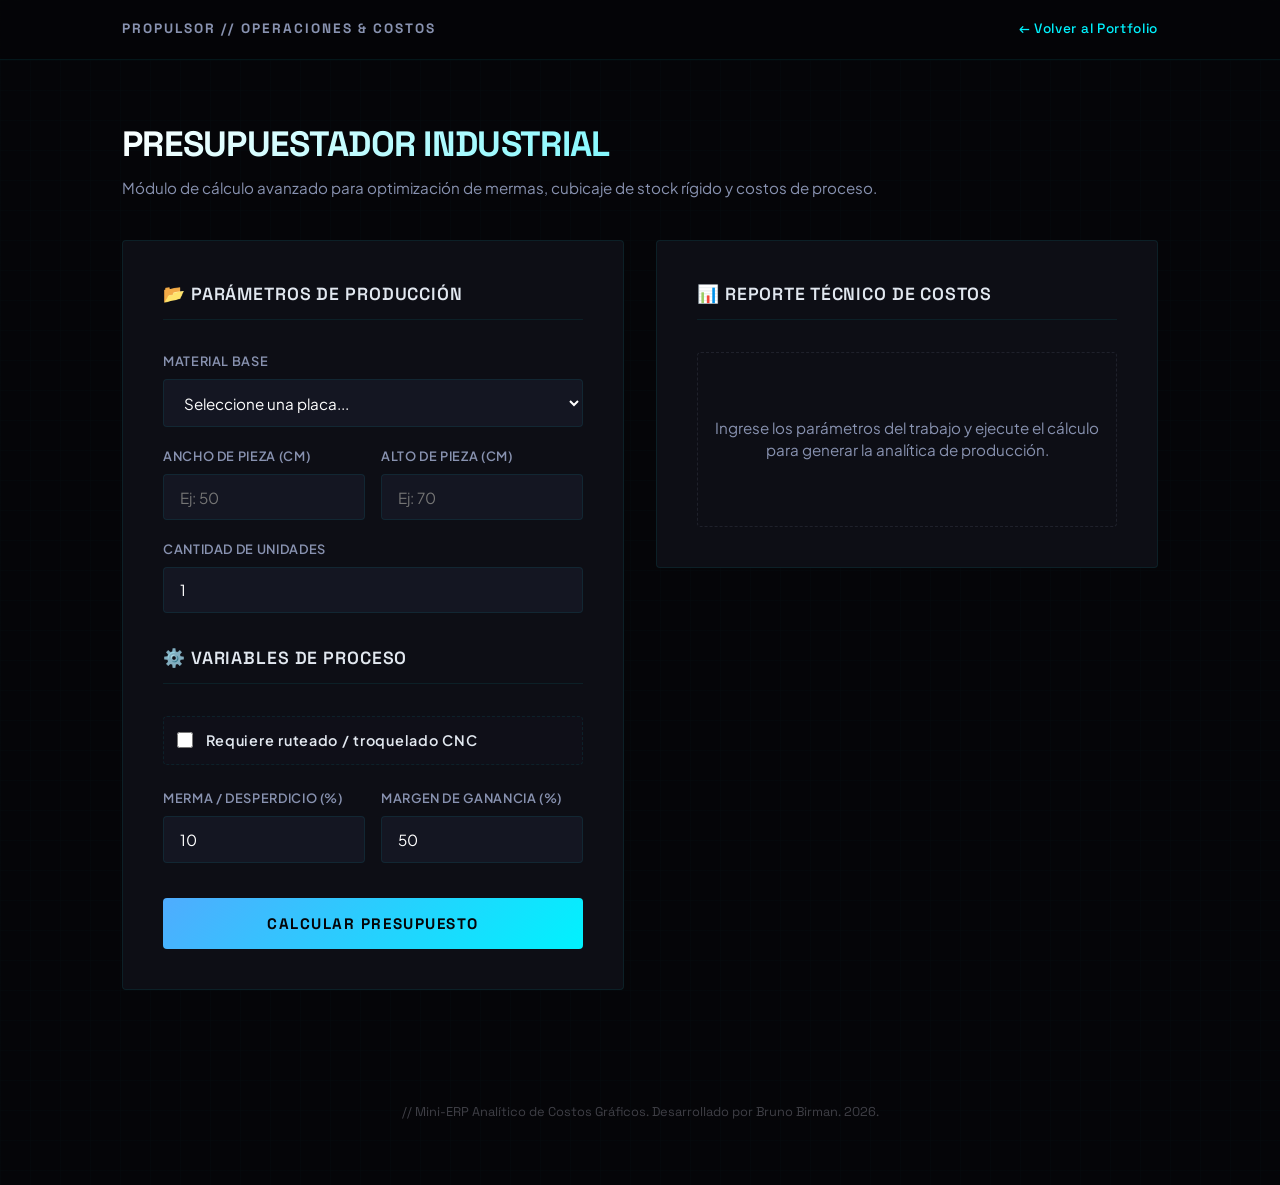
==== commit 4c6d319d: "Add files via upload" ====
--- a/presupuestador-industrial/index.html
+++ b/presupuestador-industrial/index.html
@@ -3,126 +3,166 @@
 <head>
     <meta charset="UTF-8">
     <meta name="viewport" content="width=device-width, initial-scale=1.0">
-    <title>Bruno Birman | Desarrollador Web & Especialista Gráfico</title>
+    <title>Propulsor // Sistema de Costos Industriales</title>
     <link rel="stylesheet" href="styles.css">
 </head>
 <body>
 
-    <!-- CABECERA Y NAVEGACIÓN -->
     <header>
-        <nav>
-            <ul>
-                <li><a href="#inicio">Inicio</a></li>
-                <li><a href="#sobre-mi">Sobre Mí</a></li>
-                <li><a href="#proyectos">Proyectos</a></li>
-                <li><a href="#contacto">Contacto</a></li>
-            </ul>
-        </nav>
+        <div class="nav-container">
+            <span class="logo">PROPULSOR // OPERACIONES & COSTOS</span>
+            <a href="C:\Users\Administrador\Desktop\Portfolo-Bruno\index.html" class="btn-volver">← Volver al Portfolio</a>
+        </div>
     </header>
 
-    <main>
-        <!-- SECCIÓN 1: HERO / PRESENTACIÓN -->
-        <section id="inicio">
-            <h1>Hola, soy Bruno Birman</h1>
-            <h2>Desarrollador Web & Especialista en Producción Gráfica</h2>
-            <p>Transformando lógica y diseño en aplicaciones web reales, eficientes y bien estructuradas.</p>
-            <a href="#proyectos">Ver mis proyectos</a>
-        </section>
+    <main class="contenedor-calculadora">
+        <div class="titulo-seccion">
+            <h1>PRESUPUESTADOR INDUSTRIAL</h1>
+            <p>Módulo de cálculo avanzado para optimización de mermas, cubicaje de stock rígido y costos de proceso.</p>
+        </div>
 
-        <!-- SECCIÓN 2: SOBRE MÍ -->
-        <section id="sobre-mi">
-            <h2>Sobre Mí</h2>
-            <p>Cuento con una sólida trayectoria de 12 años coordinando procesos de producción y control de calidad en la industria gráfica. Actualmente, me encuentro redefiniendo mi perfil profesional hacia el desarrollo de software, cursando el segundo año de la carrera de Desarrollo Web en la UNLaM.</p>
-            <p>Mi fuerte está en la lógica de programación y el diseño de soluciones estructuradas, respaldado por un rendimiento de excelencia académica en materias troncales de desarrollo.</p>
-            
-            <h3>Tecnologías & Herramientas</h3>
-            <ul>
-                <li>Java</li>
-                <li>HTML5 & CSS3</li>
-                <li>JavaScript</li>
-                <li>Python</li>
-                <li>Control de Calidad & Gestión de Procesos</li>
-            </ul>
-        </section>
+        <div class="panel-grilla">
+            <!-- COLUMNA 1: FORMULARIO DE ENTRADA DE DATOS -->
+            <section class="panel-entrada animate-fade-in">
+                <h2>📂 Parámetros de Producción</h2>
+                <form id="form-presupuesto">
+                    
+                    <!-- Selección de Material -->
+                    <div class="grupo-control">
+                        <label for="material">Material Base</label>
+                        <select id="material" required>
+                            <option value="" disabled selected>Seleccione una placa...</option>
+                            <option value="pvc-3">Foam / PVC Espumado 3mm (Placa 1.22x2.44m)</option>
+                            <option value="pvc-5">Foam / PVC Espumado 5mm (Placa 1.22x2.44m)</option>
+                            <option value="alto-impacto">Alto Impacto 2mm (Placa 1.00x2.00m)</option>
+                            <option value="mdf-5">MDF 5mm (Placa 1.83x2.60m)</option>
+                            <option value="corrugado">Corrugado Plástico 4mm (Placa 1.00x1.20m)</option>
+                        </select>
+                    </div>
 
-        <!-- SECCIÓN 3: PROYECTOS -->
-        <section id="proyectos">
-            <h2>Mis Proyectos</h2>
-            
-            <!-- Botones de Filtro Dinámico -->
-            <div class="filtros-container">
-                <button class="btn-filtro active" data-categoria="todos">Todos</button>
-                <button class="btn-filtro" data-categoria="java">Java / Lógica</button>
-                <button class="btn-filtro" data-categoria="diseno">Diseño Web</button>
-            </div>
-            
-            <div class="proyectos-grid">
-                <!-- Proyecto 1: La Ticketera (Java) -->
-                <article data-categoria="java">
-                    <h3>Sistema "Ticketera Mundial" (Lógica de Negocio)</h3>
-                    <p>Aplicación de consola para la gestión automatizada de partidos, venta de entradas segmentadas y control de accesos en molinetes. Desarrollada en Java aplicando Programación Orientada a Objetos (POO), encapsulamiento estricto y una matriz de 5x5 para la asignación de ubicaciones numeradas en el sector Palco VIP.</p>
-                    <span>Java / POO / Estructuras Estáticas</span>
-                </article>
+                    <!-- Dimensiones de la pieza -->
+                    <div class="fila-controles">
+                        <div class="grupo-control">
+                            <label for="ancho">Ancho de Pieza (cm)</label>
+                            <input type="number" id="ancho" min="1" placeholder="Ej: 50" required>
+                        </div>
+                        <div class="grupo-control">
+                            <label for="alto">Alto de Pieza (cm)</label>
+                            <input type="number" id="alto" min="1" placeholder="Ej: 70" required>
+                        </div>
+                    </div>
 
-                <!-- Proyecto 2: ECOBLOQ (Frontend) -->
-                <article data-categoria="diseno">
-                    <h3>Sitio Web Institucional - ECOBLOQ</h3>
-                    <p>Diseño y maquetación estática de la interfaz web para ECOBLOQ. Enfocado en la estructuración de la información, consistencia visual de la marca y la creación de componentes reutilizables utilizando buenas prácticas de arquitectura CSS.</p>
-                    <span>HTML5 / CSS3 / Diseño Web</span>
-                </article>
+                    <!-- Cantidad de piezas -->
+                    <div class="grupo-control">
+                        <label for="cantidad">Cantidad de Unidades</label>
+                        <input type="number" id="cantidad" min="1" value="1" required>
+                    </div>
 
-                <!-- Proyecto 3: Algoritmia Académica (Ciencia de la Computación) -->
-                <article data-categoria="java">
-                    <h3>Módulo de Algoritmia y Estructuras de Datos</h3>
-                    <p>Repositorio de soluciones lógicas desarrolladas para exámenes técnicos universitarios. Incluye algoritmos de optimización de código, análisis sintáctico de texto (evaluadores de palabras) y resolución automatizada de sistemas matriciales complejos.</p>
-                    <span>Java / Eclipse / Lógica Matemática</span>
-                </article>
+                    <h2 class="subtitulo-panel">⚙️ Variables de Proceso</h2>
 
-                 <!-- Proyecto 4: Presupuestador Industrial -->
-                <article data-categoria="diseno">
-                    <h3>🛠️ Presupuestador Industrial Gráfico</h3>
-                    <p>Aplicación web para la estimación de costos operacionales, cubicaje de materiales rígidos/flexibles y optimización de mermas con ruteado CNC en tiempo real.</p>
-                    <span>JavaScript ES6+ / CSS Variables / Lógica Industrial</span>
-                    <div style="margin-top: 1rem; display: flex; gap: 10px;">
-                     <a href="C:\Users\Administrador\Desktop\Portfolo-Bruno\presupuestador-industrial\index.html" class="btn-cta">🌐 Probar Aplicación</a>
-                </article>
-            </div>
-        </section>
+                    <!-- Configuración del Router CNC / Corte -->
+                    <div class="grupo-control check-box-container">
+                        <input type="checkbox" id="requiere-cnc">
+                        <label for="requiere-cnc">Requiere ruteado / troquelado CNC</label>
+                    </div>
 
-        <!-- SECCIÓN 4: CONTACTO -->
-        <section id="contacto">
-            <h2>Contacto</h2>
-            <p>¿Estás buscando un perfil proactivo, con experiencia en resolución de problemas y sólida formación técnica? ¡Conectemos!</p>
-            <ul>
-                <li>
-                    <div class="contacto-email-box">
-                        <strong>Email</strong>
-                        <span id="email-texto">slmds1773@gmail.com</span>
-                        <button id="btn-copiar" class="btn-cyber-mini">Copiar</button>
+                    <!-- Desperdicio y Margen Comercial -->
+                    <div class="fila-controles">
+                        <div class="grupo-control">
+                            <label for="merma">Merma / Desperdicio (%)</label>
+                            <input type="number" id="merma" min="0" max="100" placeholder="10">
+                        </div>
+                        <div class="grupo-control">
+                            <label for="margen">Margen de Ganancia (%)</label>
+                            <input type="number" id="margen" min="0" placeholder="50" required>
+                        </div>
                     </div>
-                </li>
-                <li>
-                    <a href="https://wa.me/5491138755928" target="_blank" rel="noopener noreferrer">
-                        <strong>Teléfono / WhatsApp</strong>
-                        11-3875-5928
-                    </a>
-                </li>
-                <li>
-                    <div>
-                        <strong>Ubicación</strong>
-                        Buenos Aires
+
+                    <button type="submit" id="btn-calcular" class="btn-principal">Calcular Presupuesto</button>
+                </form>
+            </section>
+
+            <!-- COLUMNA 2: DESGLOSE DE COSTOS Y PRECIO DE VENTA -->
+            <section class="panel-resultados">
+                <h2>📊 Reporte Técnico de Costos</h2>
+                
+                <div class="resultado-placeholder" id="placeholder-texto">
+                    <p>Ingrese los parámetros del trabajo y ejecute el cálculo para generar la analítica de producción.</p>
+                </div>
+
+                <div class="desglose-contenido oculto" id="desglose-contenido">
+                    
+                    <div class="tarjeta-totales">
+                        <div class="item-total">
+                            <span>PRECIO DE VENTA SUGERIDO</span>
+                            <span class="monto-total" id="res-precio-venta">$ 0.00</span>
+                        </div>
                     </div>
-                </li>
-            </ul>
-        </section>
+
+                    <!-- NUEVO: Gráfico Analítico Visual con CSS Dinámico -->
+                    <div class="contenedor-grafico">
+                        <div class="grafico-torta" id="grafico-costos"></div>
+                        <div class="grafico-leyenda">
+                            <div class="leyenda-item"><span class="dot mat"></span> Material</div>
+                            <div class="leyenda-item"><span class="dot tnt"></span> Tinta</div>
+                            <div class="leyenda-item"><span class="dot cnc"></span> CNC</div>
+                            <div class="leyenda-item"><span class="dot mrm"></span> Merma</div>
+                        </div>
+                    </div>
+
+                    <div class="lista-metricas">
+                        <div class="metrica-header">📐 Logística de Materiales</div>
+                        <div class="metrica-item">
+                            <span>Superficie Neta Req.:</span>
+                            <strong id="res-superficie">0.000 m²</strong>
+                        </div>
+                        <div class="metrica-item">
+                            <span>Cubicaje Estimado de Stock:</span>
+                            <strong id="res-placas-reales" style="color: var(--color-acento);">0 Placas</strong>
+                        </div>
+
+                        <div class="metrica-header" style="margin-top: 1rem;">💰 Estructura de Costos Netos</div>
+                        <div class="metrica-item">
+                            <span>Costo Material Base:</span>
+                            <span id="res-costo-material">$ 0.00</span>
+                        </div>
+                        <div class="metrica-item">
+                            <span>Costo de Impresión (Tinta):</span>
+                            <span id="res-costo-tinta">$ 0.00</span>
+                        </div>
+                        <div class="metrica-item">
+                            <span>Procesamiento Router CNC:</span>
+                            <span id="res-costo-cnc">$ 0.00</span>
+                        </div>
+                        <div class="metrica-item decorado-alerta">
+                            <span>Impacto Financiero Merma:</span>
+                            <span id="res-impacto-merma">$ 0.00</span>
+                        </div>
+                        <div class="metrica-item linea-divisoria">
+                            <strong>COSTO TOTAL DE OPERACIÓN:</strong>
+                            <strong id="res-costo-produccion">$ 0.00</strong>
+                        </div>
+                    </div>
+
+                    <div class="alerta-industrial">
+                        <p>⚠️ <strong>Lógica Comercial de Mermas:</strong> El porcentaje de desperdicio físico impacta directamente sobre el costo original, absorbiendo las mermas operativas antes de aplicar la tasa de margen neto.</p>
+                    </div>
+
+                    <!-- Botones de Acción Avanzada -->
+                    <div class="fila-botones-accion">
+                        <button type="button" id="btn-exportar" class="btn-secundario">📋 Copiar Cotización</button>
+                        <button type="button" id="btn-limpiar" class="btn-limpiar">🔄 Reiniciar</button>
+                    </div>
+
+                </div>
+            </section>
+        </div>
     </main>
 
-    <!-- PIE DE PÁGINA -->
     <footer>
-        <p>&copy; 2026 Bruno Birman. Todos los derechos reservados.</p>
+        <p>// Mini-ERP Analítico de Costos Gráficos. Desarrollado por Bruno Birman. 2026.</p>
     </footer>
 
-    <!-- CONEXIÓN DEL SCRIPT -->
     <script src="script.js"></script>
 </body>
 </html>
--- a/presupuestador-industrial/styles.css
+++ b/presupuestador-industrial/styles.css
@@ -1,55 +1,50 @@
 /* ==========================================================================
-   1. VARIABLES DE DISEÑO AVANZADAS Y FUENTE TECNOLÓGICA
-   ========================================================================== */
-@import url('https://fonts.googleapis.com/css2?family=Space+Grotesk:wght@300;400;500;600;700&family=Plus+Jakarta+Sans:wght@400;500;600;700&display=swap');
+   1. CONFIGURACIÓN Y VARIABLES INDUSTRIALES
+   ========================================================================== */
+@import url('https://fonts.googleapis.com/css2?family=Space+Grotesk:wght@400;500;600;700&family=Plus+Jakarta+Sans:wght@400;500;600;700&display=swap');
 
 :root {
     --bg-principal: #050508;    
-    --bg-tarjetas: #0d0e15;     
+    --bg-paneles: #0d0e15;     
+    --bg-inputs: #141622;
     --texto-blanco: #ffffff;    
     --texto-gris: #8892b0;      
-    --color-acento: #00f2fe;    /* Cian Eléctrico */
-    --color-secundario: #4facfe; /* Azul Tecnológico */
+    --color-acento: #00f2fe;    
+    --color-alerta: #ff0055;    
+    --color-exito: #00ff66;     
+    --color-tinta: #fbc2eb;     /* Color representativo para tinta en gráfico */
     --borde: rgba(0, 242, 254, 0.08);
-    --borde-hover: rgba(0, 242, 254, 0.4);
-    --glow: rgba(0, 242, 254, 0.15);
+    --borde-foco: rgba(0, 242, 254, 0.4);
     
     --font-titulos: 'Space Grotesk', sans-serif;
     --font-cuerpo: 'Plus Jakarta Sans', sans-serif;
-    --transition-sharp: all 0.3s cubic-bezier(0.25, 0.46, 0.45, 0.94);
-}
-
-/* ==========================================================================
-   2. RESETEO Y ESTRUCTURA DE FONDO (PLANOS TÉCNICOS)
+}
+
+/* ==========================================================================
+   2. ESTRUCTURA BASE Y PLANO TÉCNICO
    ========================================================================== */
 * {
     margin: 0;
     padding: 0;
     box-sizing: border-box;
-    scroll-behavior: smooth;
 }
 
 body {
     background-color: var(--bg-principal);
-    /* Grilla de fondo que imita un plano técnico o layout gráfico */
     background-image: 
-        linear-gradient(rgba(0, 242, 254, 0.015) 1px, transparent 1px),
-        linear-gradient(90deg, rgba(0, 242, 254, 0.015) 1px, transparent 1px),
-        radial-gradient(circle at 50% 0%, rgba(79, 172, 254, 0.08), transparent 60%);
-    background-size: 40px 40px, 40px 40px, 100% 100%;
+        linear-gradient(rgba(0, 242, 254, 0.01) 1px, transparent 1px),
+        linear-gradient(90deg, rgba(0, 242, 254, 0.01) 1px, transparent 1px);
+    background-size: 30px 30px;
     color: var(--texto-blanco);
     font-family: var(--font-cuerpo);
-    line-height: 1.6;
-    -webkit-font-smoothing: antialiased;
-}
-
-/* ==========================================================================
-   3. NAVEGACIÓN FLOTANTE ESTRUCTURADA
-   ========================================================================== */
+    line-height: 1.5;
+    padding-top: 70px;
+}
+
 header {
     background-color: rgba(5, 5, 8, 0.85);
-    backdrop-filter: blur(16px);
-    -webkit-backdrop-filter: blur(16px);
+    backdrop-filter: blur(12px);
+    -webkit-backdrop-filter: blur(12px);
     position: fixed;
     top: 0;
     width: 100%;
@@ -57,369 +52,414 @@
     z-index: 1000;
 }
 
-nav ul {
-    display: flex;
-    justify-content: center;
-    list-style: none;
-    padding: 1.5rem;
-    gap: 3.5rem;
-}
-
-nav a {
-    color: var(--texto-gris);
+.nav-container {
+    max-width: 1100px;
+    margin: 0 auto;
+    padding: 1.2rem 2rem;
+    display: flex;
+    justify-content: space-between;
+    align-items: center;
+}
+
+.logo {
+    font-family: var(--font-titulos);
+    font-size: 0.85rem;
+    font-weight: 700;
+    letter-spacing: 0.15em;
+    color: var(--texto-gris);
+}
+
+.btn-volver {
+    color: var(--color-acento);
     font-family: var(--font-titulos);
     text-decoration: none;
+    font-size: 0.85rem;
     font-weight: 500;
-    font-size: 0.85rem;
-    text-transform: uppercase;
-    letter-spacing: 0.15em;
-    transition: var(--transition-sharp);
-}
-
-nav a:hover {
-    color: var(--color-acento);
-    text-shadow: 0 0 10px var(--glow);
-}
-
-/* ==========================================================================
-   4. MAQUETADO Y TIJERAS DE CONTENIDO (LAYOUT)
-   ========================================================================== */
-main {
-    max-width: 800px;
-    margin: 10rem auto 6rem auto;
+    letter-spacing: 0.05em;
+    transition: all 0.3s ease;
+}
+
+.btn-volver:hover {
+    text-shadow: 0 0 8px rgba(0, 242, 254, 0.6);
+}
+
+/* ==========================================================================
+   3. DISPOSICIÓN EN GRILLA (LAYOUT)
+   ========================================================================== */
+.contenedor-calculadora {
+    max-width: 1100px;
+    margin: 3rem auto;
     padding: 0 2rem;
 }
 
-section {
-    padding: 6rem 0;
-    position: relative;
-}
-
-/* Líneas verticales decorativas a los costados de la sección para dar peso visual */
-section::before {
-    content: '';
-    position: absolute;
-    left: -20px;
-    top: 0;
-    width: 1px;
-    height: 100%;
-    background: linear-gradient(to bottom, var(--borde), transparent);
-}
-
-h1 {
-    font-family: var(--font-titulos);
-    font-size: 3.8rem;
+.titulo-seccion {
+    margin-bottom: 2.5rem;
+}
+
+.titulo-seccion h1 {
+    font-family: var(--font-titulos);
+    font-size: 2.2rem;
     font-weight: 700;
-    letter-spacing: -0.03em;
-    line-height: 1.1;
-    margin-bottom: 1rem;
-    background: linear-gradient(135deg, #ffffff 30%, var(--color-secundario) 70%, var(--color-acento) 100%);
+    letter-spacing: -0.02em;
+    background: linear-gradient(135deg, #ffffff, var(--color-acento));
     -webkit-background-clip: text;
     -webkit-text-fill-color: transparent;
 }
 
-h2 {
+.titulo-seccion p {
+    color: var(--texto-gris);
+    font-size: 0.95rem;
+    margin-top: 0.4rem;
+}
+
+.panel-grilla {
+    display: grid;
+    grid-template-columns: 1fr 1fr;
+    gap: 2rem;
+    align-items: start;
+}
+
+section {
+    background-color: var(--bg-paneles);
+    border: 1px solid var(--borde);
+    border-radius: 4px;
+    padding: 2.5rem;
+}
+
+section h2 {
     font-family: var(--font-titulos);
     font-size: 1.1rem;
     font-weight: 600;
-    letter-spacing: 0.2em;
-    color: var(--color-acento);
-    text-transform: uppercase;
-    margin-bottom: 3rem;
-    display: flex;
-    align-items: center;
-}
-
-h2::after {
-    content: '';
-    flex-grow: 1;
-    height: 1px;
-    background: linear-gradient(to right, var(--borde-hover), transparent);
-    margin-left: 1.5rem;
-}
-
-h3 {
-    font-family: var(--font-titulos);
-    font-size: 1.4rem;
+    letter-spacing: 0.05em;
+    text-transform: uppercase;
+    color: #e2e8f0;
+    margin-bottom: 2rem;
+    border-bottom: 1px solid var(--borde);
+    padding-bottom: 0.7rem;
+}
+
+.subtitulo-panel {
+    margin-top: 2rem;
+}
+
+/* ==========================================================================
+   4. FORMULARIOS E INPUTS
+   ========================================================================== */
+.grupo-control {
+    display: flex;
+    flex-direction: column;
+    gap: 0.5rem;
+    margin-bottom: 1.2rem;
+}
+
+.fila-controles {
+    display: grid;
+    grid-template-columns: 1fr 1fr;
+    gap: 1rem;
+}
+
+label {
+    font-size: 0.8rem;
     font-weight: 600;
-    letter-spacing: -0.01em;
+    text-transform: uppercase;
+    letter-spacing: 0.05em;
+    color: var(--texto-gris);
+}
+
+input[type="number"], select {
+    background-color: var(--bg-inputs);
+    border: 1px solid var(--borde);
+    border-radius: 4px;
+    padding: 0.8rem 1rem;
     color: var(--texto-blanco);
-    margin-bottom: 0.8rem;
-}
-
-p {
-    color: var(--texto-gris);
-    font-size: 1.05rem;
+    font-family: var(--font-cuerpo);
+    font-size: 0.95rem;
+    transition: all 0.3s ease;
+    width: 100%;
+}
+
+input[type="number"]:focus, select:focus {
+    outline: none;
+    border-color: var(--borde-foco);
+    box-shadow: 0 0 10px rgba(0, 242, 254, 0.1);
+}
+
+.check-box-container {
+    flex-direction: row;
+    align-items: center;
+    gap: 0.8rem;
+    background-color: rgba(20, 22, 34, 0.3);
+    padding: 0.8rem;
+    border: 1px dashed var(--borde);
+    border-radius: 4px;
     margin-bottom: 1.5rem;
-}
-
-/* ==========================================================================
-   5. COMPONENTES VISUALES E INDUSTRIALES
-   ========================================================================== */
-
-/* Hero / Inicio */
-#inicio {
-    padding-bottom: 7rem;
-}
-
-#inicio h2 {
-    color: var(--texto-gris);
+    cursor: pointer;
+}
+
+.check-box-container input[type="checkbox"] {
+    accent-color: var(--color-acento);
+    width: 16px;
+    height: 16px;
+    cursor: pointer;
+}
+
+.check-box-container label {
+    cursor: pointer;
     text-transform: none;
-    font-size: 1.4rem;
-    font-family: var(--font-cuerpo);
-    letter-spacing: -0.01em;
-    margin-bottom: 2.5rem;
-}
-#inicio h2::after { display: none; }
-
-#inicio a {
+    font-size: 0.9rem;
+    color: #e2e8f0;
+}
+
+.btn-principal {
+    width: 100%;
+    background: linear-gradient(135deg, #4facfe, var(--color-acento));
+    color: var(--bg-principal);
+    border: none;
+    padding: 1rem;
+    font-family: var(--font-titulos);
+    font-weight: 700;
+    font-size: 0.95rem;
+    text-transform: uppercase;
+    letter-spacing: 0.1em;
+    border-radius: 4px;
+    cursor: pointer;
+    transition: all 0.3s ease;
+    margin-top: 1rem;
+}
+
+.btn-principal:hover {
+    transform: translateY(-1px);
+    box-shadow: 0 0 20px rgba(0, 242, 254, 0.4);
+}
+
+/* ==========================================================================
+   5. REPORTES ANALÍTICOS Y GRÁFICOS (DINÁMICOS)
+   ========================================================================== */
+.resultado-placeholder {
+    text-align: center;
+    color: var(--texto-gris);
+    font-size: 0.95rem;
+    padding: 4rem 1rem;
+    border: 1px dashed rgba(136, 146, 176, 0.15);
+    border-radius: 4px;
+}
+
+.tarjeta-totales {
+    background: linear-gradient(135deg, rgba(0, 255, 102, 0.02), rgba(0, 242, 254, 0.02));
+    border: 1px solid rgba(0, 255, 102, 0.15);
+    padding: 1.5rem;
+    border-radius: 4px;
+    margin-bottom: 1.5rem;
+}
+
+.item-total {
+    display: flex;
+    flex-direction: column;
+    align-items: center;
+    gap: 0.3rem;
+}
+
+.item-total span:first-child {
+    font-family: var(--font-titulos);
+    font-size: 0.75rem;
+    letter-spacing: 0.15em;
+    color: var(--texto-gris);
+}
+
+.monto-total {
+    font-family: var(--font-titulos);
+    font-size: 2.5rem;
+    font-weight: 700;
+    color: var(--color-exito);
+    text-shadow: 0 0 15px rgba(0, 255, 102, 0.25);
+}
+
+/* Estilos del Gráfico Conic-Gradient */
+.contenedor-grafico {
+    display: flex;
+    align-items: center;
+    justify-content: space-around;
+    background-color: rgba(20, 22, 34, 0.2);
+    border: 1px solid var(--borde);
+    padding: 1.2rem;
+    border-radius: 4px;
+    margin-bottom: 1.5rem;
+}
+
+.grafico-torta {
+    width: 100px;
+    height: 100px;
+    border-radius: 50%;
+    /* Inyectado dinámicamente por JS con --p1, --p2, etc. */
+    background: conic-gradient(
+        var(--color-acento) 0% var(--p1),
+        var(--color-tinta) var(--p1) var(--p2),
+        var(--color-alerta) var(--p2) var(--p3),
+        #71717a var(--p3) 100%
+    );
+    transition: all 0.5s ease;
+}
+
+.grafico-leyenda {
+    display: grid;
+    grid-template-columns: 1fr 1fr;
+    gap: 0.5rem 1rem;
+}
+
+.leyenda-item {
+    font-size: 0.8rem;
+    color: var(--texto-gris);
+    display: flex;
+    align-items: center;
+    gap: 0.4rem;
+}
+
+.dot {
+    width: 8px;
+    height: 8px;
+    border-radius: 50%;
     display: inline-block;
-    background: linear-gradient(135deg, var(--color-secundario), var(--color-acento));
-    color: var(--bg-principal);
-    padding: 1rem 2.5rem;
-    border-radius: 4px;
-    text-decoration: none;
-    font-family: var(--font-titulos);
+}
+.dot.mat { background-color: var(--color-acento); }
+.dot.tnt { background-color: var(--color-tinta); }
+.dot.cnc { background-color: #71717a; }
+.dot.mrm { background-color: var(--color-alerta); }
+
+/* Listado de Métricas */
+.metrica-header {
+    font-family: var(--font-titulos);
+    font-size: 0.75rem;
     font-weight: 700;
+    letter-spacing: 0.08em;
+    color: var(--texto-gris);
+    text-transform: uppercase;
+    border-left: 2px solid var(--color-acento);
+    padding-left: 0.5rem;
+    margin-bottom: 0.6rem;
+}
+
+.lista-metricas {
+    display: flex;
+    flex-direction: column;
+    gap: 0.8rem;
+}
+
+.metrica-item {
+    display: flex;
+    justify-content: space-between;
+    align-items: center;
     font-size: 0.9rem;
-    text-transform: uppercase;
-    letter-spacing: 0.1em;
-    box-shadow: 0 0 20px rgba(0, 242, 254, 0.2);
-    transition: var(--transition-sharp);
-}
-
-#inicio a:hover {
-    transform: translateY(-2px);
-    box-shadow: 0 0 30px rgba(0, 242, 254, 0.5);
-}
-
-/* Bloques de Habilidades (Tags Tecnológicas) */
-#sobre-mi h3 {
-    margin-top: 3rem;
-    font-size: 0.9rem;
-    text-transform: uppercase;
-    letter-spacing: 0.1em;
-    color: var(--texto-gris);
-}
-
-#sobre-mi ul {
-    display: flex;
-    flex-wrap: wrap;
-    gap: 0.8rem;
-    list-style: none;
+    color: #e2e8f0;
+    padding-bottom: 0.4rem;
+    border-bottom: 1px solid rgba(255, 255, 255, 0.02);
+}
+
+.metrica-item span {
+    color: var(--texto-gris);
+}
+
+.decorado-alerta span:first-child, .decorado-alerta span:last-child {
+    color: var(--color-alerta);
+}
+
+.linea-divisoria {
+    border-top: 1px solid var(--borde);
+    border-bottom: none;
+    padding-top: 0.8rem;
+    margin-top: 0.4rem;
+}
+
+.linea-divisoria strong {
+    font-family: var(--font-titulos);
+    font-size: 1rem;
+}
+
+.alerta-industrial {
     margin-top: 1.5rem;
-}
-
-#sobre-mi li {
-    background-color: rgba(13, 14, 21, 0.6);
-    border: 1px solid var(--borde);
-    padding: 0.6rem 1.2rem;
-    border-radius: 4px;
-    font-family: var(--font-titulos);
-    font-size: 0.85rem;
-    font-weight: 500;
-    color: #e2e8f0;
-    transition: var(--transition-sharp);
-}
-
-#sobre-mi li:hover {
-    border-color: var(--color-acento);
-    background-color: rgba(0, 242, 254, 0.02);
-    box-shadow: 0 0 15px rgba(0, 242, 254, 0.1);
-}
-
-/* Contenedor de botones de filtro */
-.filtros-container {
-    display: flex;
-    justify-content: center;
-    gap: 15px;
-    margin-bottom: 30px;
-}
-
-/* Botones con estética Cyberpunk */
-.btn-filtro {
-    background: rgba(0, 0, 0, 0.6);
-    border: 1px solid #00f0ff;
-    color: #00f0ff;
-    padding: 8px 16px;
-    font-family: var(--font-titulos);
-    font-size: 0.9rem;
-    cursor: pointer;
-    text-transform: uppercase;
-    letter-spacing: 1px;
-    transition: all 0.3s ease;
-    box-shadow: 0 0 5px rgba(0, 240, 255, 0.2);
-}
-
-.btn-filtro:hover {
-    background: #00f0ff;
-    color: #000;
-    box-shadow: 0 0 15px #00f0ff;
-}
-
-.btn-filtro.active {
-    background: #00f0ff;
-    color: #000;
-    box-shadow: 0 0 15px #00f0ff;
-    font-weight: bold;
-}
-
-/* Tarjetas de Proyectos Avanzadas (Aspecto de Panel) */
-#proyectos {
-    display: flex;
-    flex-direction: column;
-    gap: 2.5rem;
-}
-
-article {
-    background-color: var(--bg-tarjetas);
-    border: 1px solid var(--borde);
-    padding: 3rem;
-    border-radius: 4px; 
-    position: relative;
-    overflow: hidden;
-    transition: transform 0.3s ease, box-shadow 0.3s ease, border-color 0.3s ease !important;
-}
-
-/* Detalle gráfico en la esquina superior derecha del panel */
-article::before {
-    content: '';
-    position: absolute;
-    top: 0;
-    right: 0;
-    width: 10px;
-    height: 10px;
-    background-color: var(--borde);
-    transition: var(--transition-sharp);
-}
-
-article:hover {
-    border-color: #ff0055 !important; /* Borde magenta neón reactivo */
-    transform: translateY(-5px) scale(1.01) !important;
-    box-shadow: 0 0 25px rgba(255, 0, 85, 0.4), inset 0 0 10px rgba(0, 240, 255, 0.2) !important;
-}
-
-article:hover::before {
-    background-color: #ff0055;
-}
-
-article span {
-    display: inline-block;
-    margin-top: 2rem;
-    font-family: var(--font-titulos);
-    font-size: 0.75rem;
-    font-weight: 600;
-    color: var(--color-acento);
-    letter-spacing: 0.08em;
-    border-left: 2px solid var(--color-acento);
-    padding-left: 0.7rem;
-}
-
-/* Clase auxiliar para cuando JavaScript oculta proyectos */
-.oculto {
-    display: none !important;
-}
-
-/* ==========================================================================
-   6. BLOQUE DE CONTACTO PREMIUM (SIMETRÍA COMPLETA Y ALINEACIÓN)
-   ========================================================================== */
-#contacto ul {
-    list-style: none;
+    background-color: rgba(255, 0, 85, 0.01);
+    border-left: 3px solid var(--color-alerta);
+    padding: 0.8rem;
+    border-radius: 0 4px 4px 0;
+}
+
+.alerta-industrial p {
+    font-size: 0.78rem;
+    color: var(--texto-gris);
+    line-height: 1.4;
+}
+
+/* Botones de acción avanzados */
+.fila-botones-accion {
     display: grid;
-    grid-template-columns: repeat(auto-fit, minmax(220px, 1fr));
-    gap: 1.5rem;
-    margin-top: 2rem;
-    align-items: stretch; /* Obliga a todas las tarjetas a tener la misma altura */
-}
-
-#contacto li {
-    display: flex;
-}
-
-#contacto li a, #contacto li div {
-    display: flex;
-    flex-direction: column;
-    justify-content: center; /* Centra el contenido verticalmente */
-    width: 100%;
-    min-height: 125px; /* Asegura un alto mínimo uniforme */
-    background-color: var(--bg-tarjetas);
-    border: 1px solid var(--borde);
-    padding: 2rem;
-    border-radius: 4px;
-    text-decoration: none;
-    color: var(--texto-gris);
-    font-size: 0.95rem;
-    transition: var(--transition-sharp);
-    position: relative; /* Necesario para colocar el botón absoluto */
-}
-
-#contacto li a:hover {
-    border-color: var(--color-acento);
-    background-color: rgba(0, 242, 254, 0.02);
-    color: var(--texto-blanco);
-    box-shadow: 0 0 25px rgba(0, 242, 254, 0.1);
-}
-
-#contacto strong {
-    display: block;
-    font-family: var(--font-titulos);
-    font-size: 0.8rem;
-    text-transform: uppercase;
-    letter-spacing: 0.1em;
-    color: var(--color-acento);
-    margin-bottom: 0.5rem;
-}
-
-/* Caja contenedora del Email */
-.contacto-email-box {
-    width: 100%;
-    display: flex;
-    flex-direction: column;
-}
-
-/* Rediseño del botón flotante absoluto */
-.btn-cyber-mini {
-    position: absolute;
-    top: 15px;
-    right: 15px;
-    background: rgba(0, 0, 0, 0.6);
+    grid-template-columns: 2fr 1fr;
+    gap: 1rem;
+    margin-top: 1.5rem;
+}
+
+.btn-secundario {
+    background: transparent;
     border: 1px solid var(--color-acento);
     color: var(--color-acento);
-    padding: 3px 8px;
-    font-family: var(--font-titulos);
-    font-size: 0.65rem;
-    cursor: pointer;
-    text-transform: uppercase;
-    letter-spacing: 1px;
+    padding: 0.8rem;
+    font-family: var(--font-titulos);
+    font-weight: 600;
+    font-size: 0.85rem;
+    text-transform: uppercase;
+    letter-spacing: 0.05em;
+    border-radius: 4px;
+    cursor: pointer;
     transition: all 0.3s ease;
-    box-shadow: 0 0 5px rgba(0, 240, 255, 0.2);
-    border-radius: 2px;
-}
-
-.btn-cyber-mini:hover {
-    background: var(--color-acento);
-    color: #000;
-    box-shadow: 0 0 10px var(--color-acento);
-}
-
-/* ==========================================================================
-   7. FOOTER Y RESPONSIVE
-   ========================================================================== */
+}
+
+.btn-secundario:hover {
+    background-color: rgba(0, 242, 254, 0.04);
+    box-shadow: 0 0 12px rgba(0, 242, 254, 0.15);
+}
+
+.btn-limpiar {
+    background: transparent;
+    border: 1px solid var(--texto-gris);
+    color: var(--texto-gris);
+    padding: 0.8rem;
+    font-family: var(--font-titulos);
+    font-weight: 600;
+    font-size: 0.85rem;
+    text-transform: uppercase;
+    border-radius: 4px;
+    cursor: pointer;
+    transition: all 0.3s ease;
+}
+
+.btn-limpiar:hover {
+    border-color: var(--color-alerta);
+    color: var(--color-alerta);
+    background-color: rgba(255, 0, 85, 0.03);
+}
+
+/* ==========================================================================
+   6. ANIMACIONES Y CONTROL DE ESTADO
+   ========================================================================== */
+.oculto { display: none !important; }
+
+.animate-fade-in {
+    animation: fadeIn 0.4s ease forwards;
+}
+
+@keyframes fadeIn {
+    from { opacity: 0; transform: translateY(6px); }
+    to { opacity: 1; transform: translateY(0); }
+}
+
 footer {
     text-align: center;
-    padding: 6rem 2rem;
+    padding: 4rem 2rem;
     color: #3f3f46;
     font-family: var(--font-titulos);
     font-size: 0.8rem;
-    letter-spacing: 0.05em;
-    border-top: 1px solid var(--borde);
-}
-
-@media (max-width: 768px) {
-    h1 { font-size: 2.6rem; }
-    #inicio h2 { font-size: 1.2rem; }
-    nav ul { gap: 1.5rem; padding: 1.2rem; }
-    article { padding: 2rem; }
-    section::before { display: none; }
-    #contacto ul { grid-template-columns: 1fr; }
+}
+
+@media (max-width: 850px) {
+    .panel-grilla { grid-template-columns: 1fr; }
+    .titulo-seccion h1 { font-size: 1.8rem; }
+    section { padding: 1.8rem; }
 }
